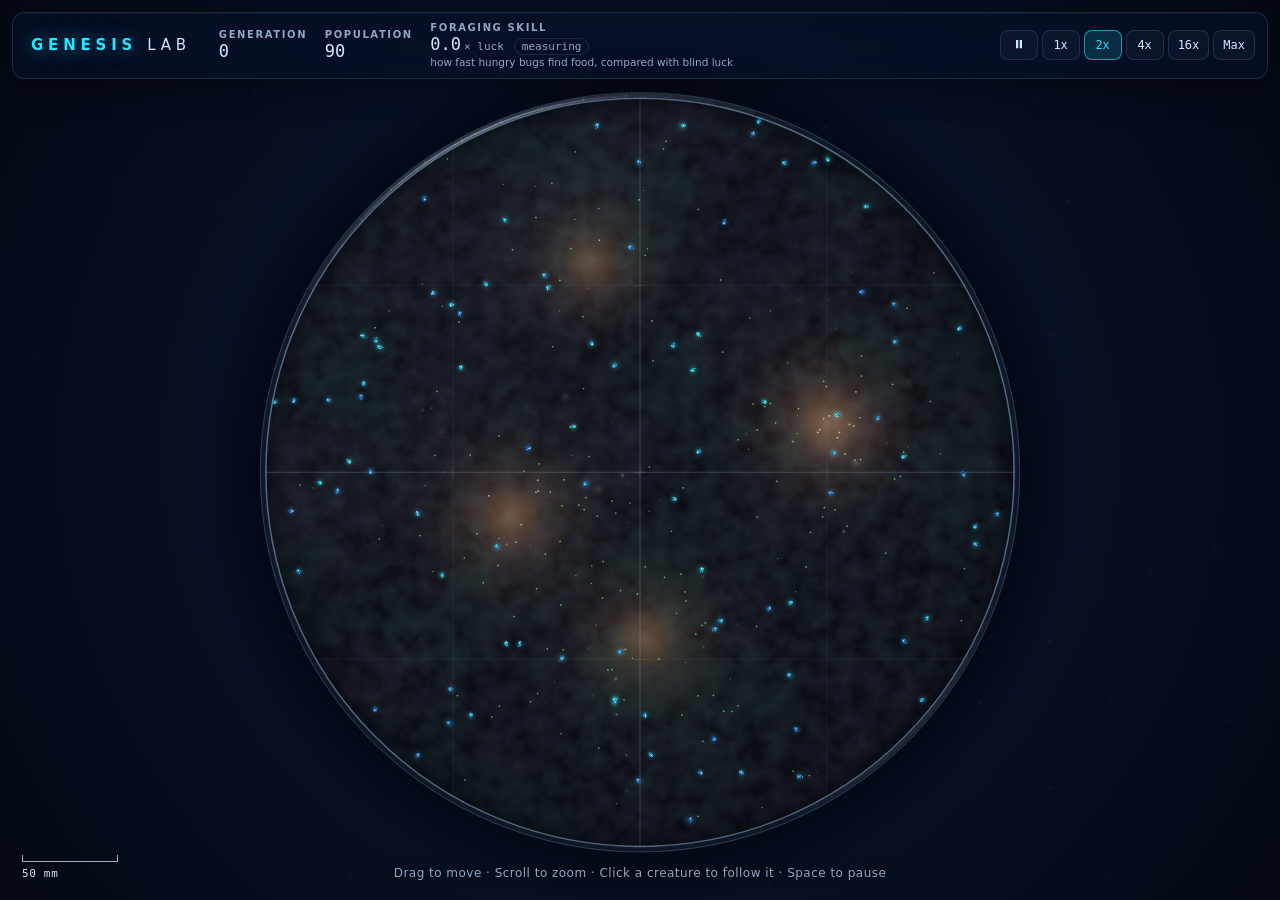
==== index.html @ 7887f425 "Terrarium feedback: lifespan, skill, early game Off - Lifespan: bigger energy tanks (1.6 x size^2), " ====
<!DOCTYPE html>
<html lang="en">
<head>
  <meta charset="utf-8">
  <meta name="viewport" content="width=device-width, initial-scale=1, viewport-fit=cover">
  <title>Genesis Lab</title>
  <meta name="description" content="Every creature has a brain. None of them were programmed. Watch them learn.">
  <meta name="theme-color" content="#050B18">
  <link rel="stylesheet" href="css/main.css">
</head>
<body>
  <canvas id="terrarium" aria-label="The terrarium: glowing bugs and green sprouts"></canvas>

  <header id="topbar" class="panel">
    <div class="brand">GENESIS <span>LAB</span></div>
    <div class="stats">
      <div class="stat" title="The highest generation any family line has reached so far">
        <span class="label">Generation</span><span class="value" id="stat-gen">0</span>
      </div>
      <div class="stat" title="Creatures alive right now">
        <span class="label">Population</span><span class="value" id="stat-pop">0</span>
      </div>
      <div class="stat skill" title="How many times faster than blind luck a hungry bug finds food, over the last simulated minute. Luck means walking around and eating whatever you happen to touch.">
        <span class="label">Foraging skill</span>
        <span class="value"><span id="stat-skill">0.0</span><small>&times; luck</small></span>
        <span class="trend" id="stat-trend">measuring</span>
        <span class="hint" id="stat-hint">how fast hungry bugs find food, compared with blind luck</span>
      </div>
    </div>
    <div class="speeds" id="speeds" role="group" aria-label="Simulation speed"></div>
  </header>

  <div id="selection" class="panel chip hidden" aria-live="polite">
    <span class="swatch"></span>
    <div class="chip-text">
      <div id="sel-name" class="chip-name">Specimen</div>
      <div id="sel-meta" class="chip-meta"></div>
    </div>
    <div class="energy" title="Energy"><div id="sel-energy"></div></div>
    <div id="sel-actions" class="chip-actions hidden">
      <button id="sel-follow" class="chip-btn primary"></button>
      <button id="sel-stay" class="chip-btn">Stay here</button>
    </div>
    <button id="sel-close" class="chip-close" aria-label="Stop following (Esc)" title="Stop following (Esc)">&times;</button>
  </div>

  <div id="scalebar" aria-hidden="true"><div id="scale-line"></div><span id="scale-label">10 mm</span></div>
  <div id="hint">Drag to move &middot; Scroll to zoom &middot; Click a creature to follow it &middot; Space to pause</div>
  <pre id="debug" class="hidden"></pre>

  <!-- Classic scripts in order, all under one global namespace: GL. -->
  <script src="js/config.js"></script>
  <script src="js/core/rng.js"></script>
  <script src="js/core/math.js"></script>
  <script src="js/core/noise.js"></script>
  <script src="js/core/spatialGrid.js"></script>
  <script src="js/core/loop.js"></script>
  <script src="js/sim/genome.js"></script>
  <script src="js/sim/brain.js"></script>
  <script src="js/sim/events.js"></script>
  <script src="js/sim/stats.js"></script>
  <script src="js/sim/food.js"></script>
  <script src="js/sim/creature.js"></script>
  <script src="js/sim/world.js"></script>
  <script src="js/render/sprites.js"></script>
  <script src="js/render/camera.js"></script>
  <script src="js/render/background.js"></script>
  <script src="js/render/effects.js"></script>
  <script src="js/render/renderer.js"></script>
  <script src="js/ui/hud.js"></script>
  <script src="js/ui/controls.js"></script>
  <script src="js/main.js"></script>
</body>
</html>
---- css/main.css ----
/* Genesis Lab - main styles. Colours come from PLAN.md section 7.
   Fonts: Space Grotesk, Inter and JetBrains Mono are used when present
   (they get bundled in Session 2); until then the system fonts stand in. */
:root {
  --navy-edge: #050B18;
  --navy-center: #0A1630;
  --cyan: #22E5FF;
  --green: #39FF88;
  --magenta: #FF3D6E;
  --amber: #FFB020;
  --text: #CFE8FF;
  --text-dim: #8FA6C4;               /* steel blue, lightened a touch for contrast on glass */
  --line: rgba(140, 200, 255, 0.15);
  --glass: rgba(7, 16, 36, 0.72);
  --font-head: "Space Grotesk", "Segoe UI", system-ui, -apple-system, sans-serif;
  --font-text: "Inter", "Segoe UI", system-ui, -apple-system, sans-serif;
  --font-num: "JetBrains Mono", "Cascadia Mono", Consolas, "SF Mono", Menlo, monospace;
}

html, body {
  margin: 0;
  height: 100%;
  overflow: hidden;
  background: var(--navy-edge);
  color: var(--text);
  font-family: var(--font-text);
  -webkit-font-smoothing: antialiased;
  touch-action: none;
  user-select: none;
  -webkit-user-select: none;
}

/* The whole scene fades in on load. */
body > * { opacity: 0; transition: opacity 1.6s ease; }
body.ready > * { opacity: 1; }
body.ready > #topbar, body.ready > #scalebar { transition-delay: 0.5s; }
body.ready > #hint { transition-delay: 1.4s; }

#terrarium {
  position: fixed;
  inset: 0;
  display: block;
  cursor: grab;
}
#terrarium.grabbing { cursor: grabbing; }

/* Frosted-glass panels: blurred background, thin cyan border, 12px corners. */
.panel {
  background: var(--glass);
  -webkit-backdrop-filter: blur(14px) saturate(140%);
  backdrop-filter: blur(14px) saturate(140%);
  border: 1px solid var(--line);
  border-radius: 12px;
  box-shadow: 0 8px 32px rgba(0, 0, 0, 0.35), inset 0 1px 0 rgba(160, 220, 255, 0.05);
}

/* ---------------------------------------------------------------- top bar */
#topbar {
  position: fixed;
  top: 12px; left: 12px; right: 12px;
  display: flex;
  align-items: center;
  gap: 28px;
  padding: 9px 12px 9px 18px;
}
.brand {
  font-family: var(--font-head);
  font-weight: 700;
  font-size: 15px;
  letter-spacing: 0.32em;
  color: var(--cyan);
  text-shadow: 0 0 18px rgba(34, 229, 255, 0.55);
  white-space: nowrap;
}
.brand span { font-weight: 400; color: var(--text); text-shadow: none; }

.stats { display: flex; gap: 26px; align-items: center; }
.stat { display: flex; flex-direction: column; gap: 1px; min-width: 64px; }
.label {
  font-size: 10px;
  font-weight: 600;
  letter-spacing: 0.16em;
  text-transform: uppercase;
  color: var(--text-dim);
  white-space: nowrap;
}
.value {
  font-family: var(--font-num);
  font-size: 17px;
  font-variant-numeric: tabular-nums;
  color: var(--text);
}
.value small { font-size: 11px; color: var(--text-dim); margin-left: 3px; }
.stat.skill { flex-direction: row; flex-wrap: wrap; align-items: baseline; column-gap: 10px; min-width: 150px; }
.stat.skill .label { flex-basis: 100%; }
.trend {
  font-family: var(--font-num);
  font-size: 11px;
  padding: 1px 7px;
  border-radius: 999px;
  border: 1px solid var(--line);
  color: var(--text-dim);
  white-space: nowrap;
}
.trend.up { color: var(--green); border-color: rgba(57, 255, 136, 0.35); background: rgba(57, 255, 136, 0.08); }
.trend.down { color: var(--amber); border-color: rgba(255, 176, 32, 0.35); background: rgba(255, 176, 32, 0.08); }
/* A short plain-English line under the foraging skill, so a stranger knows what the number means. */
.stat.skill .hint {
  flex-basis: 100%;
  font-size: 10.5px;
  line-height: 1.2;
  color: var(--text-dim);
  white-space: nowrap;
}

.speeds { margin-left: auto; display: flex; gap: 4px; }
.speed {
  font-family: var(--font-num);
  font-size: 12px;
  min-width: 38px;
  height: 30px;
  padding: 0 9px;
  color: var(--text);
  background: rgba(140, 200, 255, 0.04);
  border: 1px solid var(--line);
  border-radius: 8px;
  cursor: pointer;
  transition: background 0.2s, border-color 0.2s, color 0.2s;
}
.speed:hover { border-color: rgba(34, 229, 255, 0.4); }
.speed:focus-visible { outline: 2px solid var(--cyan); outline-offset: 1px; }
.speed.active { color: var(--cyan); background: rgba(34, 229, 255, 0.14); border-color: rgba(34, 229, 255, 0.6); }
.speed.pause svg { width: 12px; height: 12px; fill: currentColor; vertical-align: -1px; }

/* -------------------------------------------------- selected-creature chip */
#selection {
  position: fixed;
  top: 76px; left: 50%;
  transform: translateX(-50%);
  display: flex;
  align-items: center;
  gap: 12px;
  padding: 8px 8px 8px 14px;
  transition: opacity 0.2s, transform 0.2s;
}
#selection.hidden { opacity: 0; pointer-events: none; transform: translate(-50%, -8px); }
.swatch {
  width: 12px; height: 12px; border-radius: 50%;
  background: hsl(var(--hue, 185), 100%, 62%);
  box-shadow: 0 0 12px hsl(var(--hue, 185), 100%, 55%);
}
.chip-name { font-family: var(--font-head); font-size: 13px; font-weight: 600; letter-spacing: 0.04em; }
.chip-meta { font-family: var(--font-num); font-size: 11px; color: var(--text-dim); margin-top: 1px; }
.energy { width: 72px; height: 6px; border-radius: 3px; background: rgba(140, 200, 255, 0.12); overflow: hidden; }
.energy div { height: 100%; width: 50%; background: linear-gradient(90deg, var(--green), var(--cyan)); transition: width 0.25s; }
.chip-close {
  width: 28px; height: 28px; border-radius: 8px;
  border: 1px solid var(--line); background: transparent; color: var(--text-dim);
  font-size: 18px; line-height: 1; cursor: pointer;
}
.chip-close:hover { color: var(--text); border-color: rgba(34, 229, 255, 0.4); }
/* When the followed bug dies: what happened, and who to follow next. */
.chip-actions { display: flex; gap: 6px; }
.chip-actions.hidden, .energy.hidden { display: none; }
.chip-btn {
  font-family: var(--font-text);
  font-size: 12px;
  height: 28px;
  padding: 0 11px;
  color: var(--text);
  background: rgba(140, 200, 255, 0.04);
  border: 1px solid var(--line);
  border-radius: 8px;
  cursor: pointer;
  white-space: nowrap;
  transition: background 0.2s, border-color 0.2s;
}
.chip-btn:hover { border-color: rgba(34, 229, 255, 0.45); }
.chip-btn:focus-visible { outline: 2px solid var(--cyan); outline-offset: 1px; }
.chip-btn.primary { color: var(--cyan); border-color: rgba(34, 229, 255, 0.5); background: rgba(34, 229, 255, 0.12); }
.chip-btn.hidden { display: none; }
#selection.dead .swatch { background: hsl(var(--hue, 185), 25%, 45%); box-shadow: none; }
#selection.dead .chip-name { color: var(--text); }

/* ------------------------------------------------------------- scale bar */
#scalebar {
  position: fixed;
  left: 22px; bottom: 20px;
  display: flex; flex-direction: column; gap: 5px;
  pointer-events: none;
}
#scale-line {
  height: 6px;
  border: 1px solid rgba(207, 232, 255, 0.75);
  border-top: none;
  transition: width 0.15s;
}
#scale-label { font-family: var(--font-num); font-size: 11px; color: var(--text); letter-spacing: 0.06em; }

/* ------------------------------------------------------------------ hint */
#hint {
  position: fixed;
  bottom: 20px; left: 50%;
  transform: translateX(-50%);
  font-size: 12px;
  letter-spacing: 0.04em;
  color: var(--text-dim);
  white-space: nowrap;
  pointer-events: none;
  text-shadow: 0 1px 8px rgba(0, 0, 0, 0.8);
}
body.ready > #hint.gone { opacity: 0; transition-delay: 0s; }

/* --------------------------------------------------------- debug overlay */
#debug {
  position: fixed;
  right: 12px; bottom: 12px;
  margin: 0;
  padding: 10px 14px;
  font: 11px/1.55 var(--font-num);
  color: var(--text);
  background: rgba(5, 11, 24, 0.82);
  border: 1px solid var(--line);
  border-radius: 12px;
  pointer-events: none;
}
#debug.hidden { display: none; }

/* --------------------------------------------- narrow screens (basic fit) */
@media (max-width: 860px) {
  #topbar { gap: 14px; padding: 8px 8px 8px 12px; flex-wrap: wrap; row-gap: 8px; }
  .brand { font-size: 13px; }
  .stats { gap: 14px; }
  .stat { min-width: 0; }
  .stat.skill { min-width: 0; }
  .value { font-size: 15px; }
  #hint { display: none; }
  #selection { flex-wrap: wrap; max-width: calc(100vw - 24px); }
}
@media (max-width: 520px) {
  .stats { gap: 18px; }
  .label { font-size: 9px; letter-spacing: 0.1em; }
  .speeds { margin-left: 0; width: 100%; justify-content: space-between; }
  /* Phones: generation and population side by side, foraging skill on its own row below. */
  .stats { flex-wrap: wrap; row-gap: 6px; }
  .stat { flex: 0 0 auto; }
  .stat.skill { flex-basis: 100%; }
  .stat.skill .hint { white-space: normal; }
  .speed { flex: 1; min-width: 0; padding: 0 4px; }
}
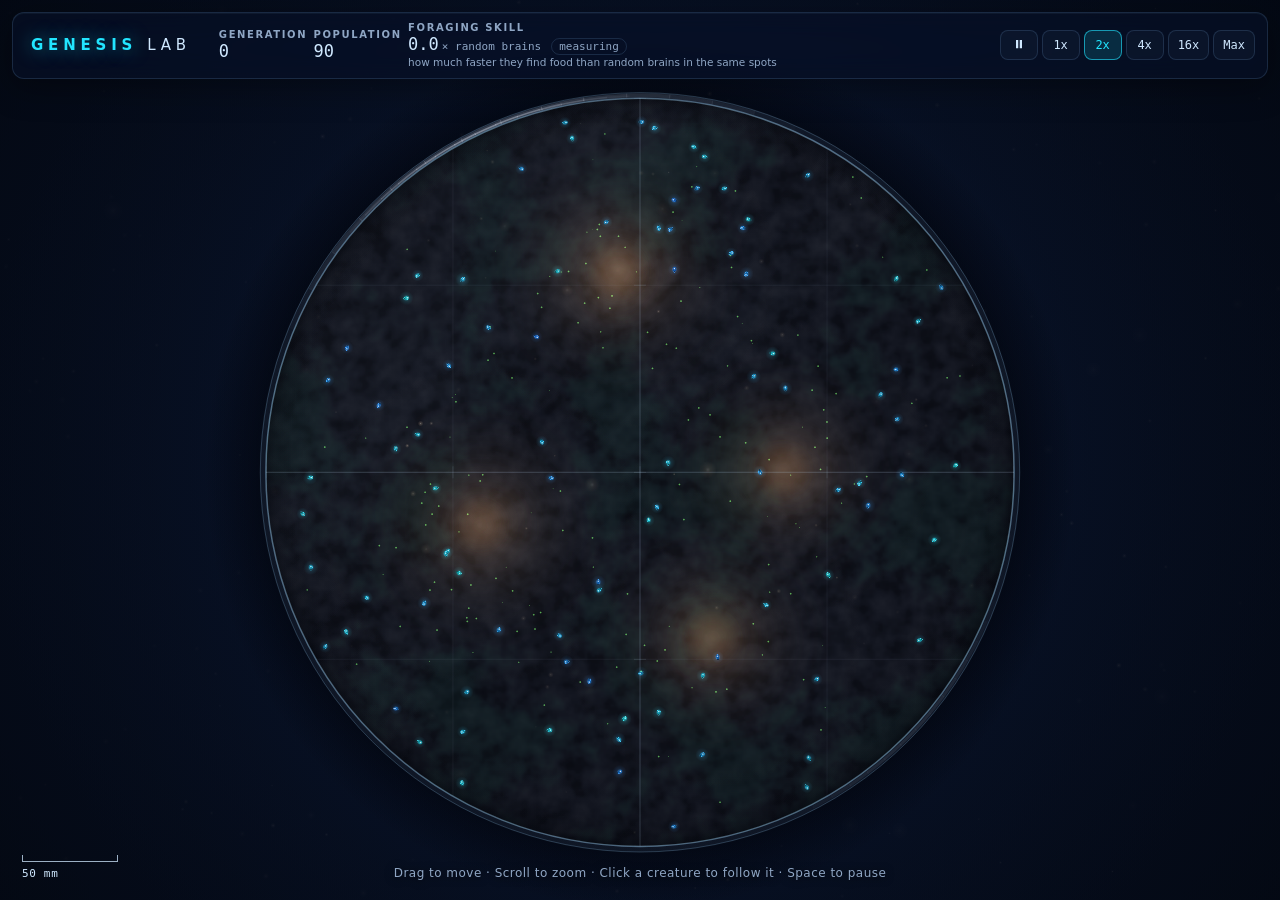
==== commit b671bcbe: "Fair learning proof and speed trade-off 1. Fair learning proof - Foraging skill now compares evolved" ====
--- a/index.html
+++ b/index.html
@@ -20,11 +20,11 @@
       <div class="stat" title="Creatures alive right now">
         <span class="label">Population</span><span class="value" id="stat-pop">0</span>
       </div>
-      <div class="stat skill" title="How many times faster than blind luck a hungry bug finds food, over the last simulated minute. Luck means walking around and eating whatever you happen to touch.">
+      <div class="stat skill" title="How many times faster a hungry bug here finds food than a bug with a random brain would, in the same spot at the same moment (over the last simulated minute). The random brains are invisible ghost bugs that copy real bugs' bodies and places but think with fresh random brains, and only pretend to eat.">
         <span class="label">Foraging skill</span>
-        <span class="value"><span id="stat-skill">0.0</span><small>&times; luck</small></span>
+        <span class="value"><span id="stat-skill">0.0</span><small>&times; random brains</small></span>
         <span class="trend" id="stat-trend">measuring</span>
-        <span class="hint" id="stat-hint">how fast hungry bugs find food, compared with blind luck</span>
+        <span class="hint" id="stat-hint">how much faster they find food than random brains in the same spots</span>
       </div>
     </div>
     <div class="speeds" id="speeds" role="group" aria-label="Simulation speed"></div>
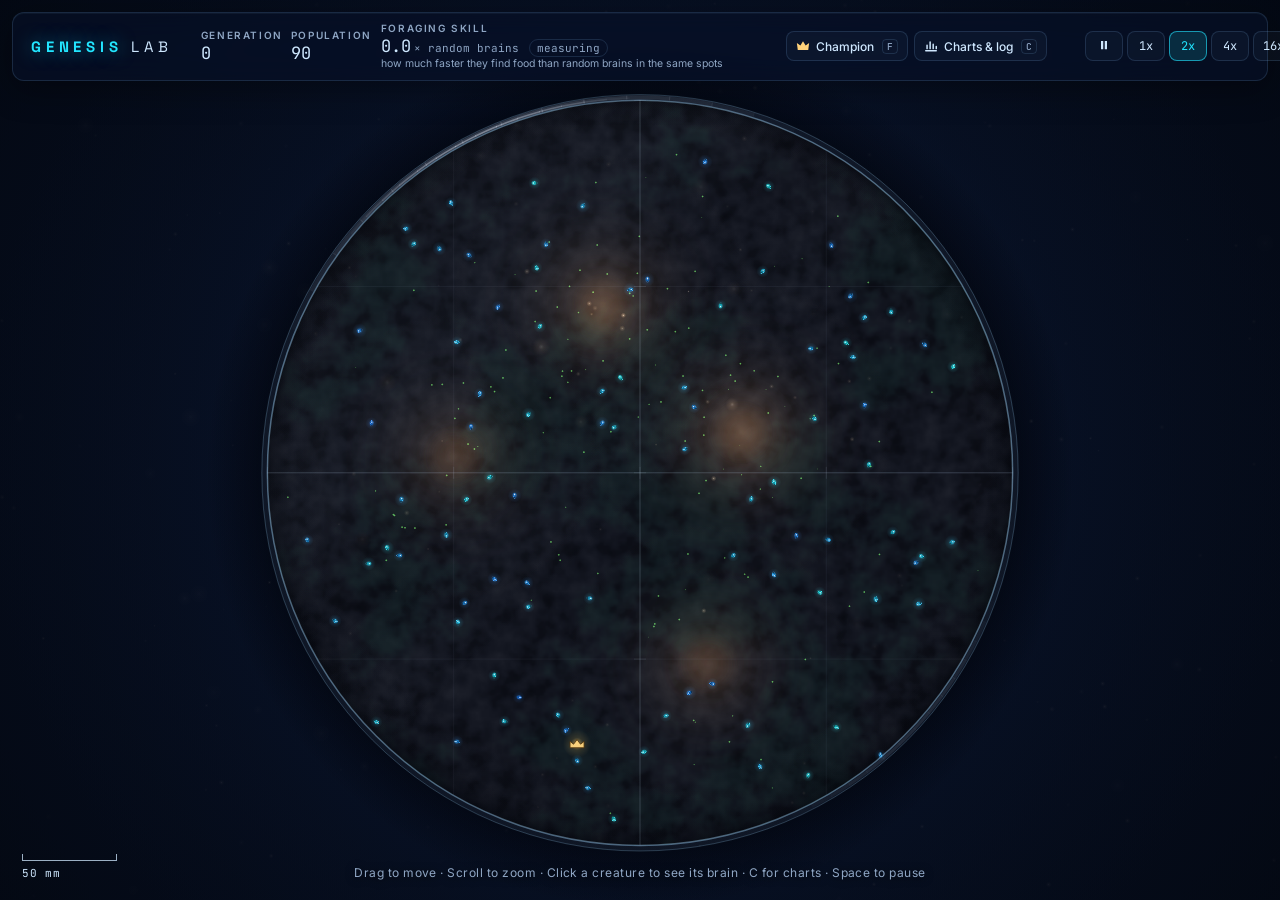
==== commit d999a08d: "Session 2: inspector, brain viewer, charts - Inspector: vitals, diet meter, genes against the popula" ====
--- a/index.html
+++ b/index.html
@@ -27,8 +27,96 @@
         <span class="hint" id="stat-hint">how much faster they find food than random brains in the same spots</span>
       </div>
     </div>
+    <div class="tools" role="group" aria-label="Panels">
+      <button id="btn-champion" class="tool" title="Fly to the champion: the living bug with the best score (babies x 3 + minutes alive). Key F">
+        <svg viewBox="0 0 16 16" aria-hidden="true"><path d="M2 12.5h12l1-8-4 3-3-5-3 5-4-3z"/></svg><span>Champion</span><kbd>F</kbd>
+      </button>
+      <button id="btn-charts" class="tool" aria-expanded="false" title="Charts and the lab log. Key C">
+        <svg viewBox="0 0 16 16" aria-hidden="true"><path d="M2 13.5h12M3.5 11V7M7 11V3.5M10.5 11V6M14 11V8.5" fill="none" stroke="currentColor" stroke-width="1.7" stroke-linecap="round"/></svg><span>Charts &amp; log</span><kbd>C</kbd>
+      </button>
+    </div>
     <div class="speeds" id="speeds" role="group" aria-label="Simulation speed"></div>
   </header>
+
+  <!-- Inspector: opens when you click a creature. -->
+  <aside id="inspector" class="panel hidden" aria-label="Selected creature">
+    <div class="insp-head">
+      <span class="swatch"></span>
+      <div class="insp-title">
+        <div id="insp-name" class="insp-name">Specimen</div>
+        <div id="insp-meta" class="insp-meta"></div>
+      </div>
+      <span id="insp-champ" class="badge champ hidden" title="The champion: the best score alive (babies x 3 + minutes alive)">Champion</span>
+      <button id="insp-close" class="icon-btn" aria-label="Close (Esc)" title="Stop following (Esc)">&times;</button>
+    </div>
+    <div id="insp-death" class="insp-death hidden"></div>
+    <div class="insp-scroll">
+      <div class="vitals">
+        <div class="vital" title="Energy: walking, seeing and thinking burn it; eating pays it back. At zero the bug starves.">
+          <span class="label">Energy</span><div class="bar"><div id="insp-energy" class="fill energy-fill"></div></div><span id="insp-energy-v" class="num">0%</span>
+        </div>
+        <div class="vital" title="Health: bites lower it (from Session 3) and it slowly regrows by spending energy.">
+          <span class="label">Health</span><div class="bar"><div id="insp-health" class="fill health-fill"></div></div><span id="insp-health-v" class="num">0%</span>
+        </div>
+        <div class="vital" title="Diet: 0 eats only plants, 1 only meat. In-between diets digest both poorly. Meat-eating arrives in Session 3.">
+          <span class="label">Diet</span><div class="bar diet"><div id="insp-diet" class="diet-mark"></div></div><span id="insp-diet-v" class="num">plants</span>
+        </div>
+      </div>
+
+      <section class="insp-sec brain-sec">
+        <div class="sec-head"><span class="label">Live brain</span><span class="sec-note">25 senses &rarr; 12 neurons &rarr; 6 actions</span></div>
+        <div class="brain-wrap">
+          <canvas id="brain" aria-label="The creature's neural network, firing live"></canvas>
+          <div id="brain-tip" class="tip hidden"></div>
+        </div>
+        <div class="brain-legend">
+          <span><i class="lg exc"></i>excites</span><span><i class="lg calm"></i>calms</span><span><i class="lg pulse"></i>signal</span><span class="dim">hover a neuron</span>
+        </div>
+      </section>
+
+      <section class="insp-sec">
+        <div class="sec-head"><span class="label">What it sees</span><span id="radar-note" class="sec-note"></span></div>
+        <canvas id="radar" aria-label="Radar of the creature's 5 view slices"></canvas>
+        <div class="brain-legend">
+          <span><i class="dot food"></i>food</span><span><i class="dot bug"></i>bugs</span><span><i class="dot wall"></i>glass wall</span><span class="dim">slices light up as it sees food</span>
+        </div>
+      </section>
+
+      <section class="insp-sec">
+        <div class="sec-head"><span class="label">Genes</span><span class="sec-note"><i class="avg-tick"></i>average of all living bugs</span></div>
+        <div id="insp-genes" class="genes"></div>
+      </section>
+
+      <section class="insp-sec">
+        <div class="sec-head"><span class="label">Life</span></div>
+        <div id="insp-life" class="life"></div>
+      </section>
+
+      <section class="insp-sec">
+        <div class="sec-head"><span class="label">Family</span></div>
+        <div id="insp-family" class="family"></div>
+      </section>
+    </div>
+  </aside>
+
+  <!-- Bottom drawer: charts and the lab log. -->
+  <section id="drawer" class="panel hidden" aria-label="Charts and lab log">
+    <div class="drawer-head">
+      <span class="label">Charts</span>
+      <span class="drawer-note">every chart covers the whole run so far &middot; hover for values</span>
+      <button id="drawer-close" class="icon-btn" aria-label="Close charts (C)" title="Close (C)">&times;</button>
+    </div>
+    <div class="drawer-body">
+      <div id="charts" class="charts"></div>
+      <div class="log-col">
+        <div class="log-head"><span class="label">Lab log</span><span id="log-count" class="sec-note"></span></div>
+        <ol id="log" class="log" aria-live="polite"></ol>
+      </div>
+    </div>
+  </section>
+
+  <div id="toast" class="panel toast hidden" aria-live="polite"></div>
+  <div id="flash"></div>
 
   <div id="selection" class="panel chip hidden" aria-live="polite">
     <span class="swatch"></span>
@@ -45,7 +133,7 @@
   </div>
 
   <div id="scalebar" aria-hidden="true"><div id="scale-line"></div><span id="scale-label">10 mm</span></div>
-  <div id="hint">Drag to move &middot; Scroll to zoom &middot; Click a creature to follow it &middot; Space to pause</div>
+  <div id="hint">Drag to move &middot; Scroll to zoom &middot; Click a creature to see its brain &middot; C for charts &middot; Space to pause</div>
   <pre id="debug" class="hidden"></pre>
 
   <!-- Classic scripts in order, all under one global namespace: GL. -->
@@ -58,6 +146,7 @@
   <script src="js/sim/genome.js"></script>
   <script src="js/sim/brain.js"></script>
   <script src="js/sim/events.js"></script>
+  <script src="js/sim/story.js"></script>
   <script src="js/sim/stats.js"></script>
   <script src="js/sim/food.js"></script>
   <script src="js/sim/creature.js"></script>
@@ -68,6 +157,10 @@
   <script src="js/render/effects.js"></script>
   <script src="js/render/renderer.js"></script>
   <script src="js/ui/hud.js"></script>
+  <script src="js/ui/brainView.js"></script>
+  <script src="js/ui/inspector.js"></script>
+  <script src="js/ui/charts.js"></script>
+  <script src="js/ui/labLog.js"></script>
   <script src="js/ui/controls.js"></script>
   <script src="js/main.js"></script>
 </body>
--- a/css/main.css
+++ b/css/main.css
@@ -1,7 +1,14 @@
 /* Genesis Lab - main styles. Colours come from PLAN.md section 7.
-   Fonts: Space Grotesk, Inter and JetBrains Mono are used when present
-   (they get bundled in Session 2); until then the system fonts stand in. */
+   Fonts: Space Grotesk (headings), Inter (text) and JetBrains Mono (numbers),
+   stored in assets/fonts so they work offline (SIL Open Font License, see assets/fonts/FONTS.txt). */
+@font-face { font-family: "Space Grotesk"; src: url("../assets/fonts/SpaceGrotesk.woff2") format("woff2"); font-weight: 300 700; font-display: swap; }
+@font-face { font-family: "Inter"; src: url("../assets/fonts/Inter.woff2") format("woff2"); font-weight: 100 900; font-display: swap; }
+@font-face { font-family: "JetBrains Mono"; src: url("../assets/fonts/JetBrainsMono.woff2") format("woff2"); font-weight: 100 800; font-display: swap; }
 :root {
+  --glass-solid: rgba(8, 17, 38, 0.94);  /* used instead of blur when the frame rate needs saving */
+  --panel-w: 392px;                       /* inspector width */
+  --drawer-h: min(330px, 44vh);           /* charts drawer height */
+  --top-h: 70px;                          /* set by the interface to the top bar's real bottom edge */
   --navy-edge: #050B18;
   --navy-center: #0A1630;
   --cyan: #22E5FF;
@@ -226,6 +233,229 @@
 }
 #debug.hidden { display: none; }
 
+/* ============================================================ Session 2 */
+
+/* Saving frame rate: on slow devices the panels drop their live blur. */
+body.lite .panel { -webkit-backdrop-filter: none; backdrop-filter: none; background: var(--glass-solid); }
+
+/* Screenshot mode (H): every panel fades away. */
+body.clean #topbar, body.clean #inspector, body.clean #drawer, body.clean #selection,
+body.clean #scalebar, body.clean #hint, body.clean #toast { opacity: 0 !important; pointer-events: none; }
+
+kbd {
+  font-family: var(--font-num); font-size: 9.5px; line-height: 1;
+  padding: 2px 4px; border-radius: 4px; border: 1px solid var(--line); color: var(--text-dim); margin-left: 2px;
+}
+.tools { display: flex; gap: 6px; margin-left: auto; }
+.tools + .speeds { margin-left: 10px; }
+.tool {
+  display: inline-flex; align-items: center; gap: 6px;
+  font: 500 12px var(--font-text); height: 30px; padding: 0 9px;
+  color: var(--text); background: rgba(140, 200, 255, 0.04);
+  border: 1px solid var(--line); border-radius: 8px; cursor: pointer;
+  transition: background 0.2s, border-color 0.2s, color 0.2s;
+}
+.tool svg { width: 14px; height: 14px; fill: currentColor; flex: 0 0 14px; }
+.tool span { white-space: nowrap; }
+.tool:hover { border-color: rgba(34, 229, 255, 0.4); }
+.tool:focus-visible, .icon-btn:focus-visible, .link:focus-visible { outline: 2px solid var(--cyan); outline-offset: 1px; }
+.tool.active { color: var(--cyan); background: rgba(34, 229, 255, 0.14); border-color: rgba(34, 229, 255, 0.6); }
+#btn-champion svg { color: #FFD27A; }
+
+.icon-btn {
+  width: 28px; height: 28px; flex: 0 0 28px; border-radius: 8px;
+  border: 1px solid var(--line); background: transparent; color: var(--text-dim);
+  font-size: 18px; line-height: 1; cursor: pointer;
+}
+.icon-btn:hover { color: var(--text); border-color: rgba(34, 229, 255, 0.4); }
+
+/* ------------------------------------------------------------- inspector */
+#inspector {
+  position: fixed;
+  top: calc(var(--top-h) + 8px); right: 12px; bottom: 12px;
+  width: var(--panel-w);
+  display: flex; flex-direction: column;
+  overflow: hidden;
+  transition: transform 0.22s cubic-bezier(.2,.8,.2,1), opacity 0.22s;
+}
+#inspector.hidden { transform: translateX(24px); opacity: 0; pointer-events: none; }
+.insp-head {
+  display: flex; align-items: center; gap: 10px;
+  padding: 12px 12px 10px 16px;
+  border-bottom: 1px solid var(--line);
+}
+.insp-title { flex: 1; min-width: 0; }
+.insp-name { font: 600 16px var(--font-head); letter-spacing: 0.02em; white-space: nowrap; overflow: hidden; text-overflow: ellipsis; }
+.insp-meta { font: 11px var(--font-num); color: var(--text-dim); margin-top: 2px; white-space: nowrap; overflow: hidden; text-overflow: ellipsis; }
+#inspector .swatch { width: 14px; height: 14px; flex: 0 0 14px; }
+#inspector.dead .swatch { background: hsl(var(--hue, 185), 20%, 42%); box-shadow: none; }
+.badge {
+  font: 600 9.5px var(--font-text); letter-spacing: 0.14em; text-transform: uppercase;
+  padding: 3px 7px; border-radius: 999px; white-space: nowrap;
+}
+.badge.champ { color: #FFD27A; border: 1px solid rgba(255, 210, 122, 0.4); background: rgba(255, 210, 122, 0.08); }
+.badge.hidden { display: none; }
+.insp-death {
+  margin: 10px 12px 0; padding: 9px 12px;
+  font-size: 12.5px; line-height: 1.4;
+  color: var(--text); background: rgba(255, 176, 32, 0.08);
+  border: 1px solid rgba(255, 176, 32, 0.3); border-radius: 10px;
+}
+.insp-death.hidden { display: none; }
+.insp-scroll { flex: 1; overflow-y: auto; overflow-x: hidden; padding: 4px 16px 16px; scrollbar-width: thin; scrollbar-color: rgba(140,200,255,0.2) transparent; }
+.insp-sec { margin-top: 16px; }
+.sec-head { display: flex; align-items: baseline; justify-content: space-between; gap: 8px; margin-bottom: 7px; }
+.sec-note { font-size: 10.5px; color: var(--text-dim); white-space: nowrap; overflow: hidden; text-overflow: ellipsis; }
+
+.vitals { display: grid; gap: 7px; margin-top: 12px; }
+.vital { display: grid; grid-template-columns: 52px 1fr 56px; align-items: center; gap: 10px; }
+.vital .label { font-size: 9.5px; }
+.num { font: 11px var(--font-num); color: var(--text); text-align: right; font-variant-numeric: tabular-nums; white-space: nowrap; }
+.bar { position: relative; height: 6px; border-radius: 3px; background: rgba(140, 200, 255, 0.10); overflow: hidden; }
+.fill { position: absolute; left: 0; top: 0; bottom: 0; width: 100%; transform-origin: left center; border-radius: 3px; transition: transform 0.25s; }
+.energy-fill { background: linear-gradient(90deg, #1FA86A, var(--green)); }
+.energy-fill.low { background: linear-gradient(90deg, #B8580E, var(--amber)); }
+.health-fill { background: linear-gradient(90deg, #1B7FD6, var(--cyan)); }
+.bar.diet { overflow: visible; background: linear-gradient(90deg, rgba(102, 221, 79, 0.55), rgba(140, 140, 160, 0.25) 50%, rgba(255, 61, 110, 0.6)); }
+.diet-mark {
+  position: absolute; top: -3px; width: 4px; height: 12px; margin-left: -2px; border-radius: 2px;
+  background: var(--text); box-shadow: 0 0 6px rgba(207, 232, 255, 0.7); transition: left 0.25s;
+}
+
+/* Brain viewer */
+.brain-wrap { position: relative; }
+#brain { display: block; width: 100%; height: 420px; cursor: crosshair; }
+#radar { display: block; width: 100%; height: 178px; }
+.brain-legend { display: flex; flex-wrap: wrap; gap: 4px 14px; font-size: 10.5px; color: var(--text-dim); margin-top: 6px; }
+.brain-legend .dim { margin-left: auto; opacity: 0.8; }
+.lg { display: inline-block; width: 16px; height: 2px; border-radius: 1px; vertical-align: 3px; margin-right: 5px; }
+.lg.exc { background: var(--cyan); box-shadow: 0 0 5px var(--cyan); }
+.lg.calm { background: var(--magenta); box-shadow: 0 0 5px var(--magenta); }
+.lg.pulse { width: 6px; height: 6px; border-radius: 50%; vertical-align: 1px; background: #fff; box-shadow: 0 0 6px var(--cyan); }
+.dot { display: inline-block; width: 7px; height: 7px; border-radius: 50%; margin-right: 5px; vertical-align: 0; }
+.dot.food { background: #66DD4F; box-shadow: 0 0 5px #66DD4F; }
+.dot.bug { background: #4A9DFF; box-shadow: 0 0 5px #4A9DFF; }
+.dot.wall { background: var(--amber); box-shadow: 0 0 5px var(--amber); }
+.tip {
+  position: absolute; z-index: 2; pointer-events: none;
+  max-width: 240px; padding: 7px 10px;
+  font-size: 11.5px; line-height: 1.35; color: var(--text);
+  background: rgba(5, 11, 24, 0.95); border: 1px solid rgba(34, 229, 255, 0.35); border-radius: 8px;
+  box-shadow: 0 6px 20px rgba(0, 0, 0, 0.5);
+}
+.tip b { font-family: var(--font-head); font-weight: 600; }
+.tip .v { font-family: var(--font-num); color: var(--cyan); }
+.tip .v.neg { color: #FF7A9C; }
+.tip .d { color: var(--text-dim); display: block; margin-top: 2px; }
+.tip.hidden { display: none; }
+
+/* Genes */
+.genes { display: grid; gap: 6px; }
+.gene { display: grid; grid-template-columns: 100px 1fr 74px; align-items: center; gap: 10px; font-size: 11.5px; }
+.gene .gname { color: var(--text-dim); white-space: nowrap; }
+.gene .track { position: relative; height: 5px; border-radius: 3px; background: rgba(140, 200, 255, 0.09); }
+.gene .gfill { position: absolute; left: 0; top: 0; bottom: 0; width: 100%; transform-origin: left; border-radius: 3px;
+  background: linear-gradient(90deg, hsla(var(--hue, 190), 90%, 45%, 0.6), hsl(var(--hue, 190), 100%, 62%)); transition: transform 0.25s; }
+.gene .gavg, .avg-tick { position: absolute; top: -3px; width: 2px; height: 11px; margin-left: -1px; background: rgba(230, 240, 255, 0.85); border-radius: 1px; transition: left 0.25s; }
+.avg-tick { position: relative; display: inline-block; top: 2px; margin-right: 6px; }
+.gene .gval { font: 11px var(--font-num); text-align: right; color: var(--text); white-space: nowrap; }
+
+/* Life and family */
+.life { display: grid; grid-template-columns: repeat(3, 1fr); gap: 6px; }
+.cell { padding: 7px 9px; border-radius: 8px; background: rgba(140, 200, 255, 0.04); border: 1px solid rgba(140, 200, 255, 0.07); min-width: 0; }
+.cell .label { display: block; font-size: 9px; }
+.cell .cv { font: 14px var(--font-num); margin-top: 2px; white-space: nowrap; overflow: hidden; text-overflow: ellipsis; }
+.cell .cv small { font-size: 10px; color: var(--text-dim); }
+.family { display: grid; gap: 8px; font-size: 12px; }
+.fam-row { display: flex; flex-wrap: wrap; align-items: center; gap: 6px; }
+.fam-row .label { width: 64px; font-size: 9.5px; }
+.link {
+  font: 11px var(--font-num); padding: 3px 8px; border-radius: 999px; cursor: pointer;
+  color: var(--cyan); background: rgba(34, 229, 255, 0.08); border: 1px solid rgba(34, 229, 255, 0.3);
+}
+.link:hover { background: rgba(34, 229, 255, 0.18); }
+.link.gone { color: var(--text-dim); background: transparent; border-color: var(--line); cursor: default; }
+.fam-note { color: var(--text-dim); font-size: 11px; }
+
+/* ----------------------------------------------------------- charts drawer */
+#drawer {
+  position: fixed;
+  left: 12px; right: 12px; bottom: 12px;
+  height: var(--drawer-h);
+  display: flex; flex-direction: column;
+  transition: transform 0.22s cubic-bezier(.2,.8,.2,1), opacity 0.22s;
+}
+#drawer.hidden { transform: translateY(24px); opacity: 0; pointer-events: none; }
+body.inspecting #drawer { right: calc(var(--panel-w) + 24px); }
+.drawer-head { display: flex; align-items: center; gap: 14px; padding: 8px 10px 6px 16px; }
+.drawer-note { font-size: 10.5px; color: var(--text-dim); flex: 1; white-space: nowrap; overflow: hidden; text-overflow: ellipsis; }
+.drawer-body { flex: 1; min-height: 0; display: flex; gap: 12px; padding: 0 12px 12px 12px; }
+.charts {
+  flex: 1; min-width: 0; overflow-y: auto;
+  display: grid; grid-template-columns: repeat(auto-fill, minmax(250px, 1fr)); grid-auto-rows: 128px; gap: 10px;
+  scrollbar-width: thin; scrollbar-color: rgba(140,200,255,0.2) transparent;
+}
+.chart {
+  position: relative; display: flex; flex-direction: column; min-width: 0;
+  padding: 8px 10px 4px; border-radius: 10px;
+  background: rgba(140, 200, 255, 0.035); border: 1px solid rgba(140, 200, 255, 0.08);
+}
+.chart.wide { grid-column: span 2; }
+.chart-head { display: flex; align-items: baseline; gap: 8px; min-width: 0; }
+.chart-head .label { font-size: 9.5px; }
+.chart-val { margin-left: auto; font: 600 13px var(--font-num); white-space: nowrap; }
+.chart-val small { font: 400 10px var(--font-text); color: var(--text-dim); margin-left: 3px; }
+.chart-legend { display: flex; flex-wrap: wrap; gap: 2px 10px; font-size: 10px; color: var(--text-dim); margin-top: 2px; min-height: 13px; }
+.chart-legend i { display: inline-block; width: 10px; height: 3px; border-radius: 1px; vertical-align: 2px; margin-right: 4px; }
+.chart-legend i.dash { background-image: repeating-linear-gradient(90deg, #6F86A6 0 3px, transparent 3px 5px) !important; background-color: transparent !important; }
+.chart-legend i.box { width: 8px; height: 8px; vertical-align: 0; border-radius: 2px; }
+.chart canvas { display: block; flex: 1; min-height: 0; width: 100%; }
+.chart .tip { white-space: nowrap; font-size: 11px; }
+.chart .tip i { display: inline-block; width: 8px; height: 8px; border-radius: 2px; margin-right: 6px; vertical-align: 0; }
+.chart .tip b { font-family: var(--font-num); font-weight: 500; margin-left: 4px; }
+
+.log-col { width: 330px; flex: 0 0 330px; display: flex; flex-direction: column; min-height: 0; }
+.log-head { display: flex; justify-content: space-between; align-items: baseline; margin-bottom: 6px; }
+.log { list-style: none; margin: 0; padding: 0 4px 0 0; overflow-y: auto; flex: 1; scrollbar-width: thin; scrollbar-color: rgba(140,200,255,0.2) transparent; }
+.log li {
+  display: grid; grid-template-columns: 38px 1fr; gap: 8px;
+  padding: 5px 6px; border-radius: 6px; font-size: 11.5px; line-height: 1.38;
+  border-left: 2px solid var(--kind, var(--line));
+}
+.log li + li { margin-top: 2px; }
+.log li.new { animation: logIn 0.6s ease; }
+@keyframes logIn { from { background: rgba(34, 229, 255, 0.14); transform: translateX(-6px); } to { background: transparent; transform: none; } }
+.log li.clickable { cursor: pointer; }
+.log li.clickable:hover { background: rgba(140, 200, 255, 0.06); }
+.log .lt { font: 10.5px var(--font-num); color: var(--text-dim); padding-top: 1px; }
+.k-boom { --kind: var(--green); } .k-crash { --kind: var(--amber); } .k-record { --kind: #FFD27A; }
+.k-gen { --kind: #4A9DFF; } .k-skill { --kind: var(--cyan); } .k-warn { --kind: var(--magenta); } .k-info { --kind: rgba(140, 200, 255, 0.35); }
+
+/* A new lab log line, shown briefly while the drawer is closed. */
+.toast {
+  position: fixed; left: 22px; bottom: 52px;
+  max-width: min(440px, calc(100vw - 44px));
+  padding: 9px 13px; font-size: 12px; line-height: 1.4;
+  border-left: 2px solid var(--kind, var(--cyan));
+  transition: opacity 0.4s, transform 0.4s;
+}
+.toast.hidden { opacity: 0 !important; transform: translateY(8px); pointer-events: none; }
+.toast .lt { font: 10.5px var(--font-num); color: var(--text-dim); margin-right: 6px; }
+body.drawer-open .toast, body.drawer-open #scalebar { display: none; }
+
+/* Screenshot flash */
+#flash { position: fixed; inset: 0; background: #fff; pointer-events: none; }
+body.ready > #flash { opacity: 0; transition: opacity 0.5s ease; }
+body.ready > #flash.on { opacity: 0.3; transition: none; }
+
+@media (max-width: 1240px) {
+  .tool span { display: none; }
+  .stat.skill .hint { display: none; }
+}
+@media (max-width: 1080px) {
+  .log-col { width: 260px; flex-basis: 260px; }
+}
+
 /* --------------------------------------------- narrow screens (basic fit) */
 @media (max-width: 860px) {
   #topbar { gap: 14px; padding: 8px 8px 8px 12px; flex-wrap: wrap; row-gap: 8px; }
@@ -248,3 +478,14 @@
   .stat.skill .hint { white-space: normal; }
   .speed { flex: 1; min-width: 0; padding: 0 4px; }
 }
+/* Narrow screens: panels become bottom sheets (the full phone layout arrives in Session 4). */
+@media (max-width: 760px) {
+  #inspector { top: auto; left: 8px; right: 8px; bottom: 8px; width: auto; max-height: 56vh; }
+  #inspector.hidden { transform: translateY(24px); }
+  #drawer { left: 8px; right: 8px; bottom: 8px; height: 62vh; }
+  body.inspecting #drawer { right: 8px; }
+  .drawer-body { flex-direction: column; }
+  .log-col { width: auto; flex: 0 0 34%; }
+  .chart.wide { grid-column: auto; }
+  .tools kbd { display: none; }
+}
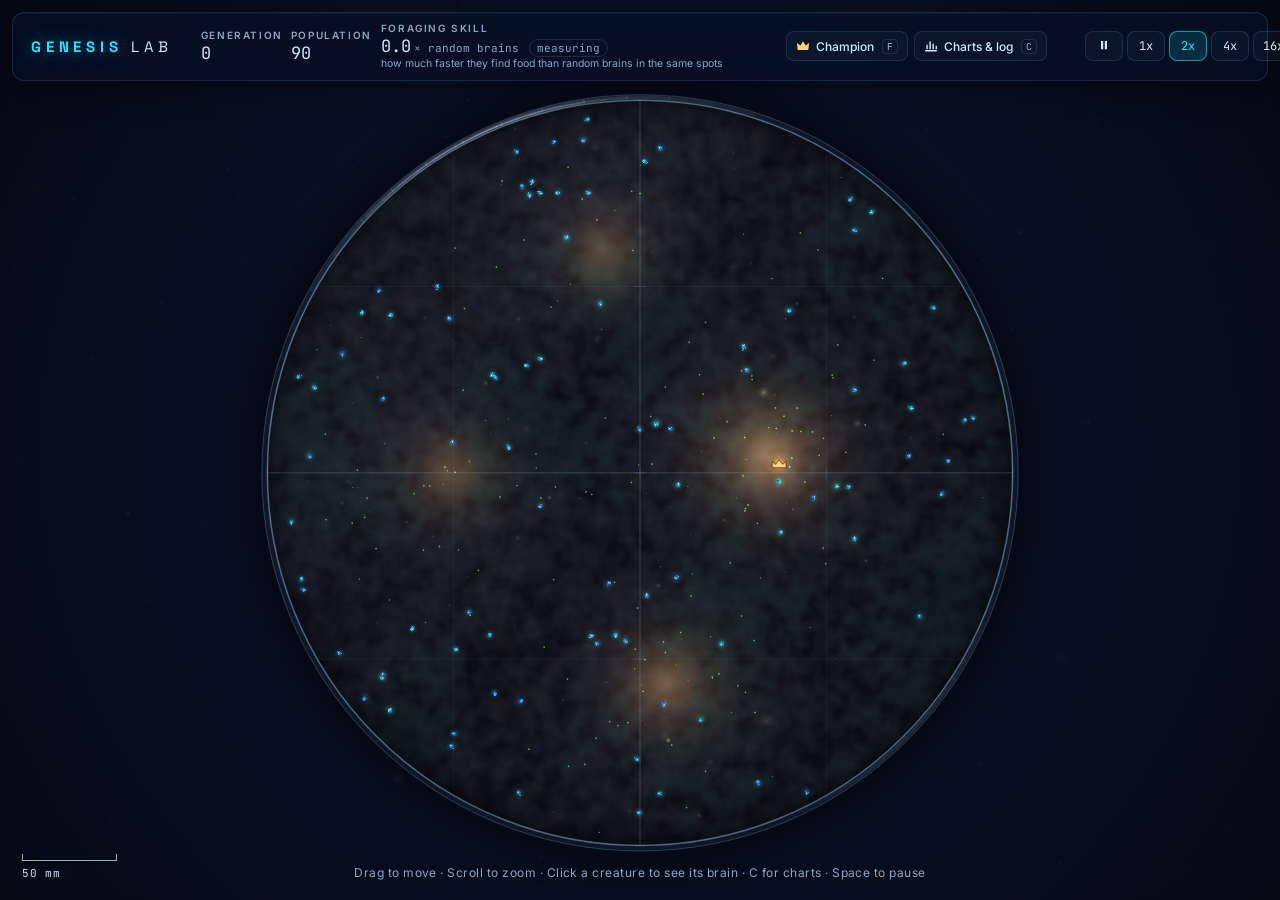
==== commit cec67eb9: "Session 2 feedback: bite label, panel fits short screens - Bite action dimmed and labelled "bite (no" ====
--- a/index.html
+++ b/index.html
@@ -63,26 +63,25 @@
         </div>
       </div>
 
+      <!-- The brain and the radar shrink with the screen height, so both always fit without scrolling. -->
       <section class="insp-sec brain-sec">
-        <div class="sec-head"><span class="label">Live brain</span><span class="sec-note">25 senses &rarr; 12 neurons &rarr; 6 actions</span></div>
+        <div class="sec-head"><span class="label">Live brain</span>
+          <span class="brain-legend" title="Hover any neuron to see what it is doing and why"><span><i class="lg exc"></i>excites</span><span><i class="lg calm"></i>calms</span><span><i class="lg pulse"></i>signal</span><span class="dim">hover a neuron</span></span>
+        </div>
         <div class="brain-wrap">
           <canvas id="brain" aria-label="The creature's neural network, firing live"></canvas>
           <div id="brain-tip" class="tip hidden"></div>
         </div>
-        <div class="brain-legend">
-          <span><i class="lg exc"></i>excites</span><span><i class="lg calm"></i>calms</span><span><i class="lg pulse"></i>signal</span><span class="dim">hover a neuron</span>
-        </div>
       </section>
 
       <section class="insp-sec">
-        <div class="sec-head"><span class="label">What it sees</span><span id="radar-note" class="sec-note"></span></div>
+        <div class="sec-head"><span class="label">What it sees</span>
+          <span class="brain-legend" title="Its 5 view slices light up green as it sees food"><span><i class="dot food"></i>food</span><span><i class="dot bug"></i>bugs</span><span><i class="dot wall"></i>glass wall</span><span id="radar-note" class="dim"></span></span>
+        </div>
         <canvas id="radar" aria-label="Radar of the creature's 5 view slices"></canvas>
-        <div class="brain-legend">
-          <span><i class="dot food"></i>food</span><span><i class="dot bug"></i>bugs</span><span><i class="dot wall"></i>glass wall</span><span class="dim">slices light up as it sees food</span>
-        </div>
       </section>
 
-      <section class="insp-sec">
+      <section class="insp-sec" id="insp-genes-sec">
         <div class="sec-head"><span class="label">Genes</span><span class="sec-note"><i class="avg-tick"></i>average of all living bugs</span></div>
         <div id="insp-genes" class="genes"></div>
       </section>
@@ -97,6 +96,7 @@
         <div id="insp-family" class="family"></div>
       </section>
     </div>
+    <button id="insp-more" class="more-cue hidden" title="Scroll down to genes, life and family">&#9662; genes, life and family</button>
   </aside>
 
   <!-- Bottom drawer: charts and the lab log. -->
--- a/css/main.css
+++ b/css/main.css
@@ -302,14 +302,31 @@
   border: 1px solid rgba(255, 176, 32, 0.3); border-radius: 10px;
 }
 .insp-death.hidden { display: none; }
-.insp-scroll { flex: 1; overflow-y: auto; overflow-x: hidden; padding: 4px 16px 16px; scrollbar-width: thin; scrollbar-color: rgba(140,200,255,0.2) transparent; }
-.insp-sec { margin-top: 16px; }
-.sec-head { display: flex; align-items: baseline; justify-content: space-between; gap: 8px; margin-bottom: 7px; }
+.insp-scroll {
+  flex: 1; overflow-y: auto; overflow-x: hidden; padding: 4px 16px 16px;
+  scroll-behavior: smooth; overscroll-behavior: contain;
+  scrollbar-width: thin; scrollbar-color: rgba(140,200,255,0.2) transparent;
+}
+/* More below (genes, life, family): the bottom edge fades and a small button scrolls there smoothly. */
+#inspector.more .insp-scroll { -webkit-mask-image: linear-gradient(to bottom, #000 calc(100% - 40px), transparent); mask-image: linear-gradient(to bottom, #000 calc(100% - 40px), transparent); }
+.more-cue {
+  position: absolute; left: 50%; bottom: 8px; transform: translateX(-50%);
+  font: 500 11px var(--font-text); padding: 4px 11px; border-radius: 999px; cursor: pointer; white-space: nowrap;
+  color: var(--cyan); background: rgba(8, 17, 38, 0.92); border: 1px solid rgba(34, 229, 255, 0.35);
+  transition: opacity 0.2s;
+}
+.more-cue:hover { background: rgba(20, 40, 70, 0.95); }
+.more-cue.hidden { opacity: 0; pointer-events: none; }
+.insp-sec { margin-top: 12px; }
+.sec-head { display: flex; align-items: center; justify-content: space-between; gap: 8px; margin-bottom: 5px; min-height: 16px; }
 .sec-note { font-size: 10.5px; color: var(--text-dim); white-space: nowrap; overflow: hidden; text-overflow: ellipsis; }
 
-.vitals { display: grid; gap: 7px; margin-top: 12px; }
-.vital { display: grid; grid-template-columns: 52px 1fr 56px; align-items: center; gap: 10px; }
-.vital .label { font-size: 9.5px; }
+/* Energy, health and diet side by side on one row, to leave room for the brain. */
+.vitals { display: grid; grid-template-columns: repeat(3, 1fr); gap: 14px; margin-top: 10px; }
+.vital { display: grid; grid-template-columns: 1fr auto; grid-template-areas: "l v" "b b"; align-items: center; gap: 4px 6px; min-width: 0; }
+.vital .label { font-size: 9.5px; grid-area: l; }
+.vital .bar { grid-area: b; }
+.vital .num { grid-area: v; }
 .num { font: 11px var(--font-num); color: var(--text); text-align: right; font-variant-numeric: tabular-nums; white-space: nowrap; }
 .bar { position: relative; height: 6px; border-radius: 3px; background: rgba(140, 200, 255, 0.10); overflow: hidden; }
 .fill { position: absolute; left: 0; top: 0; bottom: 0; width: 100%; transform-origin: left center; border-radius: 3px; transition: transform 0.25s; }
@@ -324,9 +341,11 @@
 
 /* Brain viewer */
 .brain-wrap { position: relative; }
-#brain { display: block; width: 100%; height: 420px; cursor: crosshair; }
-#radar { display: block; width: 100%; height: 178px; }
-.brain-legend { display: flex; flex-wrap: wrap; gap: 4px 14px; font-size: 10.5px; color: var(--text-dim); margin-top: 6px; }
+/* Both shrink with the screen height, so the brain and the radar fit together without scrolling
+   (420 + 180 px on tall screens; about 338 + 140 px on a 1366 x 768 laptop). */
+#brain { display: block; width: 100%; height: clamp(300px, calc(100vh - 430px), 420px); cursor: crosshair; }
+#radar { display: block; width: 100%; height: clamp(130px, calc(100vh - 628px), 180px); }
+.brain-legend { display: flex; flex-wrap: nowrap; gap: 4px 11px; font-size: 10px; color: var(--text-dim); white-space: nowrap; overflow: hidden; }
 .brain-legend .dim { margin-left: auto; opacity: 0.8; }
 .lg { display: inline-block; width: 16px; height: 2px; border-radius: 1px; vertical-align: 3px; margin-right: 5px; }
 .lg.exc { background: var(--cyan); box-shadow: 0 0 5px var(--cyan); }
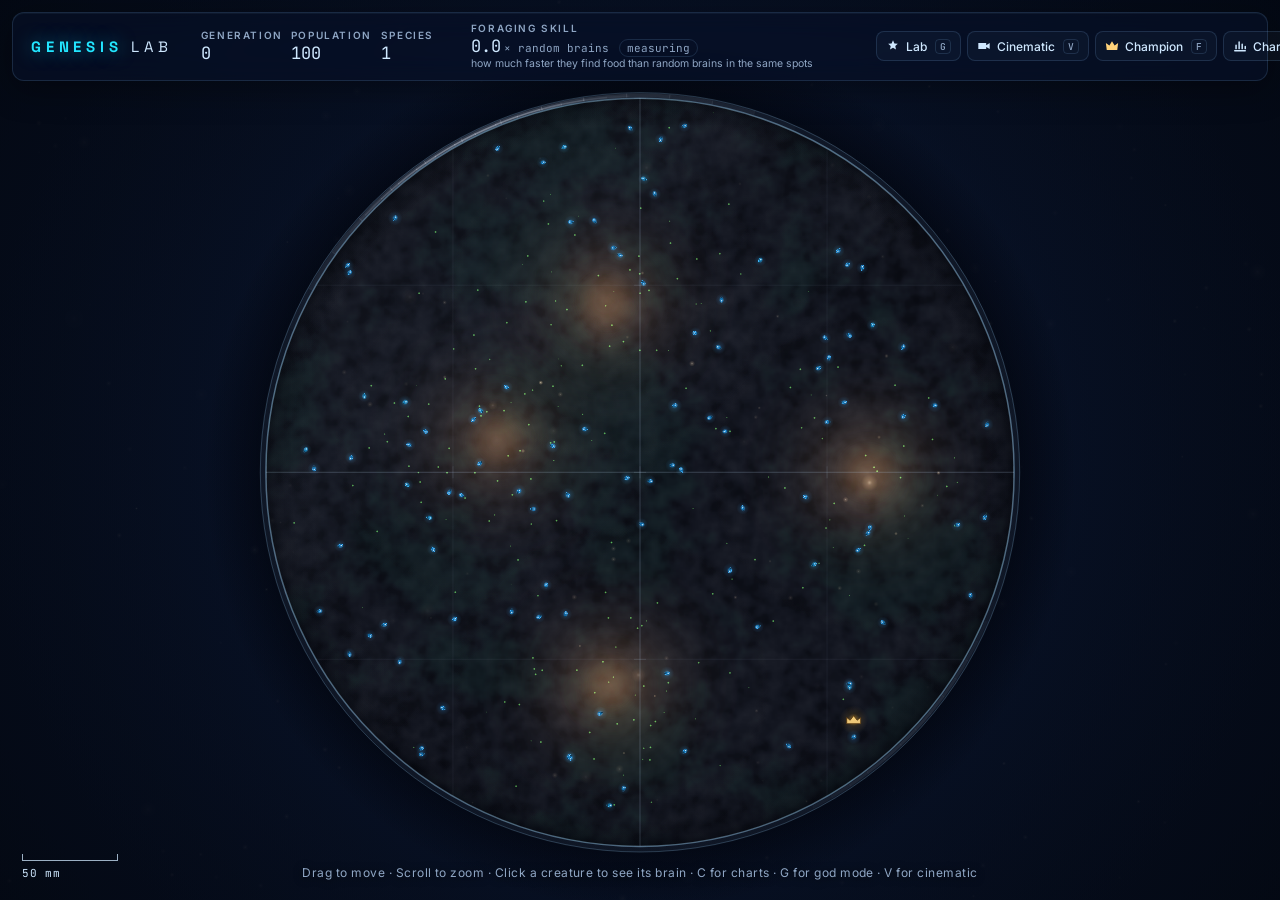
==== commit 199fb4a4: "Session 3: predators, species, god mode Co-Authored-By: Claude Opus 5.5 <noreply@anthropic.com>" ====
--- a/index.html
+++ b/index.html
@@ -20,6 +20,9 @@
       <div class="stat" title="Creatures alive right now">
         <span class="label">Population</span><span class="value" id="stat-pop">0</span>
       </div>
+      <div class="stat" title="Species alive right now. A family line that drifts far enough from its founder's DNA becomes a new species; a baby born with the other diet always does.">
+        <span class="label">Species</span><span class="value"><span id="stat-species">1</span><small id="stat-meat" class="meat-count" title="Meat-eaters alive right now"></small></span>
+      </div>
       <div class="stat skill" title="How many times faster a hungry bug here finds food than a bug with a random brain would, in the same spot at the same moment (over the last simulated minute). The random brains are invisible ghost bugs that copy real bugs' bodies and places but think with fresh random brains, and only pretend to eat.">
         <span class="label">Foraging skill</span>
         <span class="value"><span id="stat-skill">0.0</span><small>&times; random brains</small></span>
@@ -28,6 +31,12 @@
       </div>
     </div>
     <div class="tools" role="group" aria-label="Panels">
+      <button id="btn-lab" class="tool" aria-expanded="false" title="God mode and the Hall of Fame: change the world, or bring back saved creatures. Key G">
+        <svg viewBox="0 0 16 16" aria-hidden="true"><path d="M8 1.5l1.6 3.6 3.9.4-2.9 2.6.8 3.9L8 10l-3.4 2 .8-3.9L2.5 5.5l3.9-.4z"/></svg><span>Lab</span><kbd>G</kbd>
+      </button>
+      <button id="btn-cinema" class="tool" aria-pressed="false" title="Cinematic camera: cruises between hunts, births and crowds by itself. Key V">
+        <svg viewBox="0 0 16 16" aria-hidden="true"><path d="M1.5 4.5h9v7h-9zM10.5 7l4-2.5v7l-4-2.5z"/></svg><span>Cinematic</span><kbd>V</kbd>
+      </button>
       <button id="btn-champion" class="tool" title="Fly to the champion: the living bug with the best score (babies x 3 + minutes alive). Key F">
         <svg viewBox="0 0 16 16" aria-hidden="true"><path d="M2 12.5h12l1-8-4 3-3-5-3 5-4-3z"/></svg><span>Champion</span><kbd>F</kbd>
       </button>
@@ -47,6 +56,9 @@
         <div id="insp-meta" class="insp-meta"></div>
       </div>
       <span id="insp-champ" class="badge champ hidden" title="The champion: the best score alive (babies x 3 + minutes alive)">Champion</span>
+      <button id="insp-save" class="icon-btn save-btn" aria-label="Save to the Hall of Fame" title="Save to the Hall of Fame (up to 20 creatures), to bring it back later or share it as a code">
+        <svg viewBox="0 0 16 16" aria-hidden="true"><path d="M8 1.8l1.8 3.9 4.2.4-3.2 2.8 1 4.1L8 10.8l-3.8 2.2 1-4.1L2 6.1l4.2-.4z"/></svg>
+      </button>
       <button id="insp-close" class="icon-btn" aria-label="Close (Esc)" title="Stop following (Esc)">&times;</button>
     </div>
     <div id="insp-death" class="insp-death hidden"></div>
@@ -55,10 +67,10 @@
         <div class="vital" title="Energy: walking, seeing and thinking burn it; eating pays it back. At zero the bug starves.">
           <span class="label">Energy</span><div class="bar"><div id="insp-energy" class="fill energy-fill"></div></div><span id="insp-energy-v" class="num">0%</span>
         </div>
-        <div class="vital" title="Health: bites lower it (from Session 3) and it slowly regrows by spending energy.">
+        <div class="vital" title="Health: a meat-eater's bite lowers it, and it slowly regrows by spending energy. At zero the bug is eaten.">
           <span class="label">Health</span><div class="bar"><div id="insp-health" class="fill health-fill"></div></div><span id="insp-health-v" class="num">0%</span>
         </div>
-        <div class="vital" title="Diet: 0 eats only plants, 1 only meat. In-between diets digest both poorly. Meat-eating arrives in Session 3.">
+        <div class="vital" title="Diet: 0 eats only plants, 1 only meat. In-between diets digest both poorly, so a meat-eater line starts with a rare gut switch at birth.">
           <span class="label">Diet</span><div class="bar diet"><div id="insp-diet" class="diet-mark"></div></div><span id="insp-diet-v" class="num">plants</span>
         </div>
       </div>
@@ -76,13 +88,13 @@
 
       <section class="insp-sec">
         <div class="sec-head"><span class="label">What it sees</span>
-          <span class="brain-legend" title="Its 5 view slices light up green as it sees food"><span><i class="dot food"></i>food</span><span><i class="dot bug"></i>bugs</span><span><i class="dot wall"></i>glass wall</span><span id="radar-note" class="dim"></span></span>
+          <span class="brain-legend" title="Its 5 view slices light up as it sees food"><span><i id="radar-food-dot" class="dot food"></i><span id="radar-food-label">food</span></span><span><i class="dot bug"></i>bugs</span><span><i class="dot wall"></i>glass wall</span><span id="radar-note" class="dim"></span></span>
         </div>
         <canvas id="radar" aria-label="Radar of the creature's 5 view slices"></canvas>
       </section>
 
       <section class="insp-sec" id="insp-genes-sec">
-        <div class="sec-head"><span class="label">Genes</span><span class="sec-note"><i class="avg-tick"></i>average of all living bugs</span></div>
+        <div class="sec-head"><span class="label">Genes</span><span class="sec-note"><i class="avg-tick"></i><span id="insp-avg-note">average of its species</span></span></div>
         <div id="insp-genes" class="genes"></div>
       </section>
 
@@ -100,14 +112,21 @@
   </aside>
 
   <!-- Bottom drawer: charts and the lab log. -->
-  <section id="drawer" class="panel hidden" aria-label="Charts and lab log">
+  <section id="drawer" class="panel hidden" aria-label="Charts, family tree and lab log">
     <div class="drawer-head">
-      <span class="label">Charts</span>
-      <span class="drawer-note">every chart covers the whole run so far &middot; hover for values</span>
+      <div class="tabs" role="tablist">
+        <button id="tab-charts" class="tab active" role="tab" aria-selected="true">Charts</button>
+        <button id="tab-tree" class="tab" role="tab" aria-selected="false">Family tree</button>
+      </div>
+      <span id="drawer-note" class="drawer-note">every chart covers the whole run so far &middot; hover for values</span>
       <button id="drawer-close" class="icon-btn" aria-label="Close charts (C)" title="Close (C)">&times;</button>
     </div>
     <div class="drawer-body">
       <div id="charts" class="charts"></div>
+      <div id="tree" class="tree hidden">
+        <canvas id="tree-canvas" aria-label="Family tree of species: each branch is a species, as thick as its population"></canvas>
+        <div id="tree-tip" class="tip hidden"></div>
+      </div>
       <div class="log-col">
         <div class="log-head"><span class="label">Lab log</span><span id="log-count" class="sec-note"></span></div>
         <ol id="log" class="log" aria-live="polite"></ol>
@@ -115,6 +134,32 @@
     </div>
   </section>
 
+  <!-- Left panel: god mode and the Hall of Fame. -->
+  <aside id="lab" class="panel hidden" aria-label="God mode and Hall of Fame">
+    <div class="lab-head">
+      <div class="tabs" role="tablist">
+        <button id="tab-god" class="tab active" role="tab" aria-selected="true">God mode</button>
+        <button id="tab-hof" class="tab" role="tab" aria-selected="false">Hall of Fame <span id="hof-count" class="tab-count"></span></button>
+      </div>
+      <button id="lab-close" class="icon-btn" aria-label="Close (G)" title="Close (G)">&times;</button>
+    </div>
+    <div id="god" class="lab-body">
+      <p class="lab-intro">Change the world and watch how evolution copes. Every change is noted in the lab log.</p>
+      <div id="god-tools" class="god-tools"></div>
+      <div id="god-status" class="god-status"></div>
+    </div>
+    <div id="hof" class="lab-body hidden">
+      <p class="lab-intro">Your saved creatures. Release one into this terrarium, or copy its code to share it; paste a friend's code below.</p>
+      <ol id="hof-list" class="hof-list"></ol>
+      <div class="hof-import">
+        <input id="hof-code" type="text" spellcheck="false" autocomplete="off" placeholder="Paste a creature code (GL1...)" aria-label="Creature code">
+        <button id="hof-add" class="chip-btn primary">Add</button>
+      </div>
+      <div id="hof-msg" class="hof-msg"></div>
+    </div>
+  </aside>
+
+  <div id="caption" class="caption hidden" aria-live="polite"></div>
   <div id="toast" class="panel toast hidden" aria-live="polite"></div>
   <div id="flash"></div>
 
@@ -133,7 +178,7 @@
   </div>
 
   <div id="scalebar" aria-hidden="true"><div id="scale-line"></div><span id="scale-label">10 mm</span></div>
-  <div id="hint">Drag to move &middot; Scroll to zoom &middot; Click a creature to see its brain &middot; C for charts &middot; Space to pause</div>
+  <div id="hint">Drag to move &middot; Scroll to zoom &middot; Click a creature to see its brain &middot; C for charts &middot; G for god mode &middot; V for cinematic</div>
   <pre id="debug" class="hidden"></pre>
 
   <!-- Classic scripts in order, all under one global namespace: GL. -->
@@ -146,6 +191,8 @@
   <script src="js/sim/genome.js"></script>
   <script src="js/sim/brain.js"></script>
   <script src="js/sim/events.js"></script>
+  <script src="js/sim/names.js"></script>
+  <script src="js/sim/species.js"></script>
   <script src="js/sim/story.js"></script>
   <script src="js/sim/stats.js"></script>
   <script src="js/sim/food.js"></script>
@@ -160,7 +207,11 @@
   <script src="js/ui/brainView.js"></script>
   <script src="js/ui/inspector.js"></script>
   <script src="js/ui/charts.js"></script>
+  <script src="js/ui/familyTree.js"></script>
   <script src="js/ui/labLog.js"></script>
+  <script src="js/ui/godMode.js"></script>
+  <script src="js/ui/hallOfFame.js"></script>
+  <script src="js/ui/cinematic.js"></script>
   <script src="js/ui/controls.js"></script>
   <script src="js/main.js"></script>
 </body>
--- a/css/main.css
+++ b/css/main.css
@@ -240,7 +240,7 @@
 
 /* Screenshot mode (H): every panel fades away. */
 body.clean #topbar, body.clean #inspector, body.clean #drawer, body.clean #selection,
-body.clean #scalebar, body.clean #hint, body.clean #toast { opacity: 0 !important; pointer-events: none; }
+body.clean #scalebar, body.clean #hint, body.clean #toast, body.clean #lab, body.clean #caption { opacity: 0 !important; pointer-events: none; }
 
 kbd {
   font-family: var(--font-num); font-size: 9.5px; line-height: 1;
@@ -353,6 +353,7 @@
 .lg.pulse { width: 6px; height: 6px; border-radius: 50%; vertical-align: 1px; background: #fff; box-shadow: 0 0 6px var(--cyan); }
 .dot { display: inline-block; width: 7px; height: 7px; border-radius: 50%; margin-right: 5px; vertical-align: 0; }
 .dot.food { background: #66DD4F; box-shadow: 0 0 5px #66DD4F; }
+.dot.prey { background: #FF6070; box-shadow: 0 0 5px #FF6070; }
 .dot.bug { background: #4A9DFF; box-shadow: 0 0 5px #4A9DFF; }
 .dot.wall { background: var(--amber); box-shadow: 0 0 5px var(--amber); }
 .tip {
@@ -508,3 +509,130 @@
   .chart.wide { grid-column: auto; }
   .tools kbd { display: none; }
 }
+
+/* ============================================================ Session 3 */
+
+/* Species count in the top bar, with the meat-eaters beside it. */
+.meat-count { color: #FF7A9C !important; white-space: nowrap; margin-left: 7px !important; }
+
+/* Tabs (drawer and lab panel). */
+.tabs { display: flex; gap: 4px; }
+.tab {
+  font: 600 10px var(--font-text); letter-spacing: 0.16em; text-transform: uppercase;
+  height: 24px; padding: 0 10px; border-radius: 7px; cursor: pointer;
+  color: var(--text-dim); background: transparent; border: 1px solid transparent;
+  transition: color 0.2s, background 0.2s, border-color 0.2s;
+}
+.tab:hover { color: var(--text); }
+.tab.active { color: var(--cyan); background: rgba(34, 229, 255, 0.10); border-color: rgba(34, 229, 255, 0.35); }
+.tab:focus-visible { outline: 2px solid var(--cyan); outline-offset: 1px; }
+.tab-count { font: 10px var(--font-num); letter-spacing: 0; color: var(--text); margin-left: 3px; }
+
+/* Family tree tab in the drawer. */
+.tree { position: relative; flex: 1; min-width: 0; }
+.tree canvas { display: block; width: 100%; height: 100%; }
+.tree.hidden, .charts.hidden { display: none; }
+.tree .tip { white-space: normal; max-width: 280px; font-size: 11px; }
+
+/* ------------------------------------------------------------- the Lab panel (left) */
+#lab {
+  position: fixed;
+  top: calc(var(--top-h) + 8px); left: 12px; bottom: 12px;
+  width: 300px;
+  display: flex; flex-direction: column; overflow: hidden;
+  transition: transform 0.22s cubic-bezier(.2,.8,.2,1), opacity 0.22s;
+}
+#lab.hidden { transform: translateX(-24px); opacity: 0; pointer-events: none; }
+body.drawer-open #lab { bottom: calc(var(--drawer-h) + 24px); }
+body.lab-open .toast, body.lab-open #scalebar { left: 334px; }
+.lab-head { display: flex; align-items: center; justify-content: space-between; gap: 8px; padding: 10px 10px 8px 12px; border-bottom: 1px solid var(--line); }
+.lab-body { flex: 1; min-height: 0; overflow-y: auto; padding: 10px 12px 14px; scrollbar-width: thin; scrollbar-color: rgba(140,200,255,0.2) transparent; }
+.lab-body.hidden { display: none; }
+.lab-intro { margin: 0 0 10px; font-size: 11.5px; line-height: 1.4; color: var(--text-dim); }
+
+.god-tools { display: grid; grid-template-columns: 1fr 1fr; gap: 7px; }
+.god-tool {
+  display: grid; grid-template-columns: 18px 1fr; grid-template-areas: "i n" "d d"; align-items: center; gap: 3px 7px;
+  text-align: left; padding: 8px 9px; border-radius: 9px; cursor: pointer;
+  color: var(--text); background: rgba(140, 200, 255, 0.04); border: 1px solid var(--line);
+  transition: background 0.2s, border-color 0.2s;
+}
+.god-tool:hover { border-color: rgba(34, 229, 255, 0.4); background: rgba(34, 229, 255, 0.06); }
+.god-tool:focus-visible { outline: 2px solid var(--cyan); outline-offset: 1px; }
+.god-tool svg { grid-area: i; width: 16px; height: 16px; fill: currentColor; color: var(--amber); }
+.god-tool[data-tool="bloom"] svg, .god-tool[data-tool="paint"] svg { color: #66DD4F; }
+.god-tool[data-tool="ice"] svg { color: #9FD7FF; }
+.god-tool[data-tool="drop"] svg { color: var(--magenta); }
+.god-tool[data-tool="meteor"] svg { color: #FF8A4C; }
+.gt-name { grid-area: n; font: 600 12px var(--font-head); letter-spacing: 0.02em; }
+.gt-desc { grid-area: d; font-size: 10.5px; line-height: 1.3; color: var(--text-dim); }
+.god-tool.armed { border-color: rgba(255, 176, 32, 0.7); background: rgba(255, 176, 32, 0.12); box-shadow: 0 0 0 1px rgba(255, 176, 32, 0.25) inset; }
+.god-status { margin-top: 12px; display: grid; gap: 6px; }
+.gs-row { display: grid; grid-template-columns: 92px 1fr 34px; align-items: center; gap: 8px; font-size: 11.5px; }
+.gs-row.idle, .gs-row.hot { display: block; color: var(--text-dim); }
+.gs-row.hot { color: #FF9A66; }
+.gs-bar { position: relative; height: 5px; border-radius: 3px; background: rgba(140, 200, 255, 0.10); overflow: hidden; }
+.gs-bar i { position: absolute; inset: 0; transform-origin: left; border-radius: 3px; background: var(--amber); transition: transform 0.25s; }
+.gs-row.ice .gs-bar i { background: #9FD7FF; }
+.gs-row.bloom .gs-bar i { background: #66DD4F; }
+body.tool-armed #terrarium { cursor: crosshair; }
+
+/* Hall of Fame */
+.hof-list { list-style: none; margin: 0; padding: 0; display: grid; gap: 6px; }
+.hof-list li {
+  display: grid; grid-template-columns: 14px 1fr; grid-template-areas: "s t" "b b"; gap: 6px 9px; align-items: center;
+  padding: 8px 9px; border-radius: 9px; background: rgba(140, 200, 255, 0.04); border: 1px solid rgba(140, 200, 255, 0.08);
+}
+.hof-list li .swatch { grid-area: s; width: 12px; height: 12px; }
+.hof-list li .swatch.meat { border-radius: 3px; transform: rotate(45deg); }
+.hof-text { grid-area: t; min-width: 0; }
+.hof-name { font: 600 12.5px var(--font-head); white-space: nowrap; overflow: hidden; text-overflow: ellipsis; }
+.hof-name i { font-weight: 600; }
+.hof-meta { font: 10.5px var(--font-num); color: var(--text-dim); margin-top: 1px; white-space: nowrap; overflow: hidden; text-overflow: ellipsis; }
+.hof-btns { grid-area: b; display: flex; gap: 6px; align-items: center; }
+.hof-btns .chip-btn { height: 24px; padding: 0 9px; font-size: 11px; }
+.hof-btns .icon-btn { width: 24px; height: 24px; flex: 0 0 24px; font-size: 15px; margin-left: auto; }
+.hof-list li.hof-empty { display: block; color: var(--text-dim); font-size: 11.5px; padding: 8px 2px; background: none; border: none; }
+.hof-import { display: flex; gap: 6px; margin-top: 12px; }
+.hof-import input {
+  flex: 1; min-width: 0; height: 28px; padding: 0 9px; border-radius: 8px;
+  font: 11px var(--font-num); color: var(--text); background: rgba(5, 11, 24, 0.6); border: 1px solid var(--line);
+  user-select: text; -webkit-user-select: text;
+}
+.hof-import input:focus { outline: none; border-color: rgba(34, 229, 255, 0.5); }
+.hof-msg { margin-top: 8px; min-height: 15px; font-size: 11px; line-height: 1.35; color: var(--text-dim); }
+.hof-msg.bad { color: #FF9AB0; }
+
+/* Inspector: species name, meat-eaters, and the Hall of Fame star. */
+.insp-name i { font-style: italic; font-weight: 600; }
+.insp-name .num-id { font-family: var(--font-num); font-size: 13px; color: var(--text-dim); font-weight: 400; margin-left: 2px; }
+#inspector.meat .swatch { border-radius: 3px; transform: rotate(45deg) scale(0.85); }
+.save-btn svg { width: 14px; height: 14px; fill: none; stroke: currentColor; stroke-width: 1.4; vertical-align: -2px; }
+.save-btn:hover { color: #FFD27A; border-color: rgba(255, 210, 122, 0.5); }
+.save-btn.saved { color: #FFD27A; border-color: rgba(255, 210, 122, 0.5); }
+.save-btn.saved svg { fill: #FFD27A; }
+.save-btn:disabled { opacity: 0.4; cursor: default; }
+
+/* Cinematic camera: a caption for each shot. */
+.caption {
+  position: fixed; left: 50%; bottom: 46px; transform: translateX(-50%);
+  max-width: min(560px, calc(100vw - 40px)); padding: 8px 16px; border-radius: 999px;
+  font-size: 13px; line-height: 1.35; text-align: center; color: var(--text);
+  background: rgba(5, 11, 24, 0.66); border: 1px solid rgba(140, 200, 255, 0.14);
+  text-shadow: 0 1px 6px rgba(0, 0, 0, 0.7); pointer-events: none;
+  transition: opacity 0.6s, transform 0.6s;
+}
+.caption b { font-family: var(--font-head); font-weight: 600; color: var(--cyan); margin-right: 3px; }
+.caption.hidden { opacity: 0 !important; transform: translate(-50%, 6px); }
+body.clean .caption { bottom: 26px; }
+body.drawer-open .caption { display: none; }
+
+/* Lab log: new kinds of lines. */
+.k-species { --kind: #4A9DFF; } .k-meat { --kind: var(--magenta); } .k-extinct { --kind: rgba(140, 155, 180, 0.5); } .k-god { --kind: var(--amber); }
+.log li.k-extinct { color: var(--text-dim); }
+
+@media (max-width: 760px) {
+  #lab { top: auto; left: 8px; right: 8px; bottom: 8px; width: auto; max-height: 58vh; }
+  #lab.hidden { transform: translateY(24px); }
+  body.drawer-open #lab { bottom: 8px; }
+}
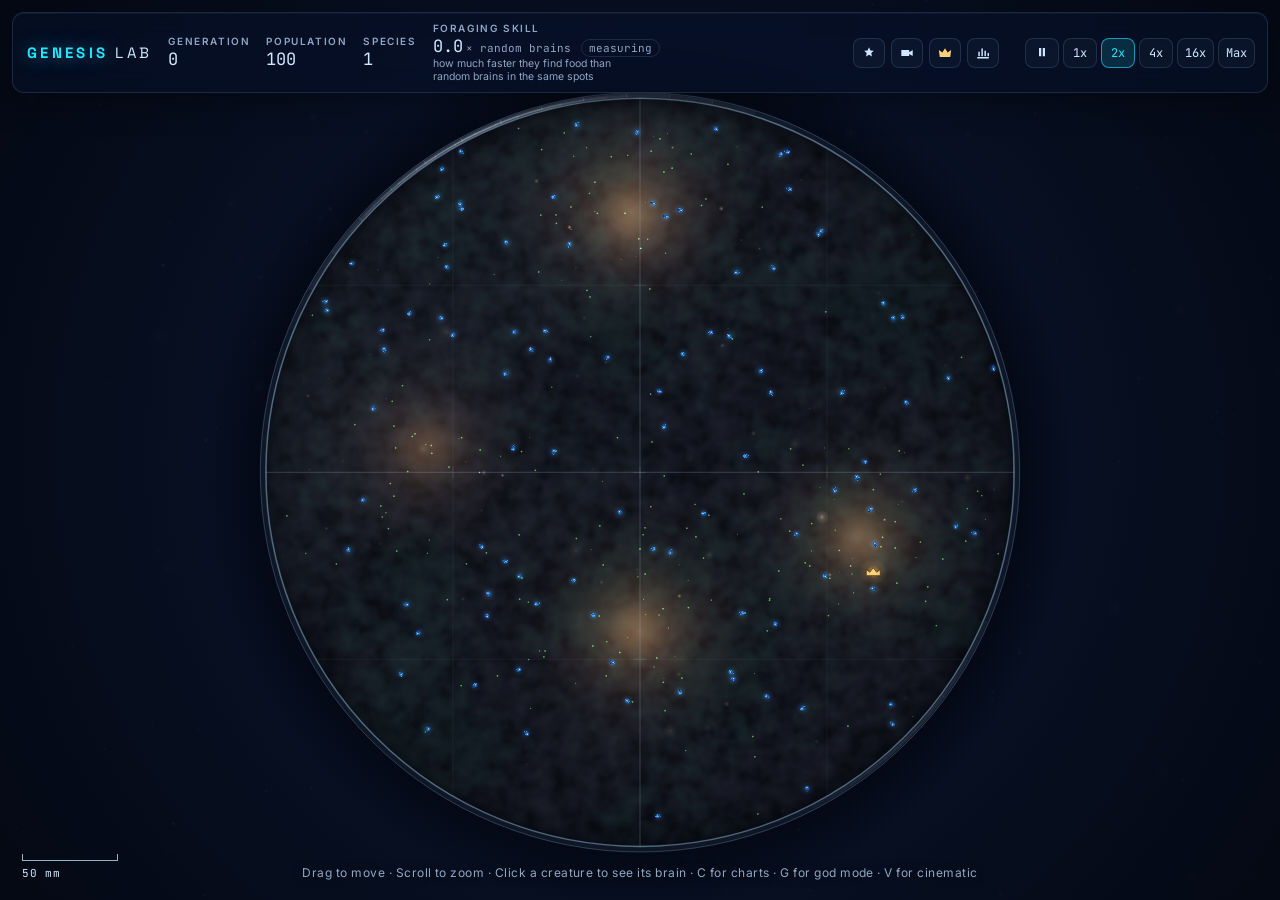
==== commit 2608dc7e: "Session 3 feedback: top bar fits laptop screens The top bar now measures itself and steps down until" ====
--- a/index.html
+++ b/index.html
@@ -31,16 +31,16 @@
       </div>
     </div>
     <div class="tools" role="group" aria-label="Panels">
-      <button id="btn-lab" class="tool" aria-expanded="false" title="God mode and the Hall of Fame: change the world, or bring back saved creatures. Key G">
+      <button id="btn-lab" class="tool" aria-label="Lab: god mode and Hall of Fame" aria-expanded="false" title="God mode and the Hall of Fame: change the world, or bring back saved creatures. Key G">
         <svg viewBox="0 0 16 16" aria-hidden="true"><path d="M8 1.5l1.6 3.6 3.9.4-2.9 2.6.8 3.9L8 10l-3.4 2 .8-3.9L2.5 5.5l3.9-.4z"/></svg><span>Lab</span><kbd>G</kbd>
       </button>
-      <button id="btn-cinema" class="tool" aria-pressed="false" title="Cinematic camera: cruises between hunts, births and crowds by itself. Key V">
+      <button id="btn-cinema" class="tool" aria-label="Cinematic camera" aria-pressed="false" title="Cinematic camera: cruises between hunts, births and crowds by itself. Key V">
         <svg viewBox="0 0 16 16" aria-hidden="true"><path d="M1.5 4.5h9v7h-9zM10.5 7l4-2.5v7l-4-2.5z"/></svg><span>Cinematic</span><kbd>V</kbd>
       </button>
-      <button id="btn-champion" class="tool" title="Fly to the champion: the living bug with the best score (babies x 3 + minutes alive). Key F">
+      <button id="btn-champion" class="tool" aria-label="Fly to the champion" title="Fly to the champion: the living bug with the best score (babies x 3 + minutes alive). Key F">
         <svg viewBox="0 0 16 16" aria-hidden="true"><path d="M2 12.5h12l1-8-4 3-3-5-3 5-4-3z"/></svg><span>Champion</span><kbd>F</kbd>
       </button>
-      <button id="btn-charts" class="tool" aria-expanded="false" title="Charts and the lab log. Key C">
+      <button id="btn-charts" class="tool" aria-label="Charts and lab log" aria-expanded="false" title="Charts and the lab log. Key C">
         <svg viewBox="0 0 16 16" aria-hidden="true"><path d="M2 13.5h12M3.5 11V7M7 11V3.5M10.5 11V6M14 11V8.5" fill="none" stroke="currentColor" stroke-width="1.7" stroke-linecap="round"/></svg><span>Charts &amp; log</span><kbd>C</kbd>
       </button>
     </div>
--- a/css/main.css
+++ b/css/main.css
@@ -98,8 +98,9 @@
   color: var(--text);
 }
 .value small { font-size: 11px; color: var(--text-dim); margin-left: 3px; }
-.stat.skill { flex-direction: row; flex-wrap: wrap; align-items: baseline; column-gap: 10px; min-width: 150px; }
-.stat.skill .label { flex-basis: 100%; }
+.stat.skill { display: grid; grid-template-columns: auto 1fr; justify-content: start; align-items: baseline; column-gap: 10px; min-width: 150px; }
+.stat.skill .label, .stat.skill .hint { grid-column: 1 / -1; justify-self: start; }
+.stat.skill .trend { justify-self: start; }
 .trend {
   font-family: var(--font-num);
   font-size: 11px;
@@ -113,7 +114,6 @@
 .trend.down { color: var(--amber); border-color: rgba(255, 176, 32, 0.35); background: rgba(255, 176, 32, 0.08); }
 /* A short plain-English line under the foraging skill, so a stranger knows what the number means. */
 .stat.skill .hint {
-  flex-basis: 100%;
   font-size: 10.5px;
   line-height: 1.2;
   color: var(--text-dim);
@@ -468,10 +468,24 @@
 body.ready > #flash { opacity: 0; transition: opacity 0.5s ease; }
 body.ready > #flash.on { opacity: 0.3; transition: none; }
 
-@media (max-width: 1240px) {
-  .tool span { display: none; }
-  .stat.skill .hint { display: none; }
-}
+/* The top bar fits any width: the interface measures it and steps down through these levels
+   until nothing sticks out (hud.js fitTopbar). Every button keeps its name as a tooltip. */
+@media (min-width: 861px) {
+  /* Nothing in the bar squeezes: if it can't fit, it sticks out, and the next level takes over. */
+  #topbar > *, #topbar .stat, #topbar .tool, #topbar .speed { flex-shrink: 0; }
+}
+#topbar.fit-1 .tools kbd { display: none; }
+#topbar.fit-2 .tool span { display: none; }
+#topbar.fit-2 .tool { padding: 0 8px; }
+#topbar.fit-3 { gap: 16px; padding-left: 14px; }
+#topbar.fit-3 .brand { letter-spacing: 0.22em; }
+#topbar.fit-3 .stats { gap: 16px; }
+#topbar.fit-3 .stat { min-width: 0; }
+#topbar.fit-3 .stat.skill .hint { white-space: normal; max-width: 205px; }
+#topbar.fit-3 .speed { min-width: 34px; padding: 0 7px; }
+#topbar.fit-4 .stat.skill .hint { display: none; }
+#topbar.fit-5 { flex-wrap: wrap; row-gap: 8px; }
+#topbar.fit-5 .speeds { margin-left: auto; }
 @media (max-width: 1080px) {
   .log-col { width: 260px; flex-basis: 260px; }
 }
@@ -494,7 +508,7 @@
   /* Phones: generation and population side by side, foraging skill on its own row below. */
   .stats { flex-wrap: wrap; row-gap: 6px; }
   .stat { flex: 0 0 auto; }
-  .stat.skill { flex-basis: 100%; }
+  .stat.skill { flex-basis: 100%; }  /* own row on phones */
   .stat.skill .hint { white-space: normal; }
   .speed { flex: 1; min-width: 0; padding: 0 4px; }
 }
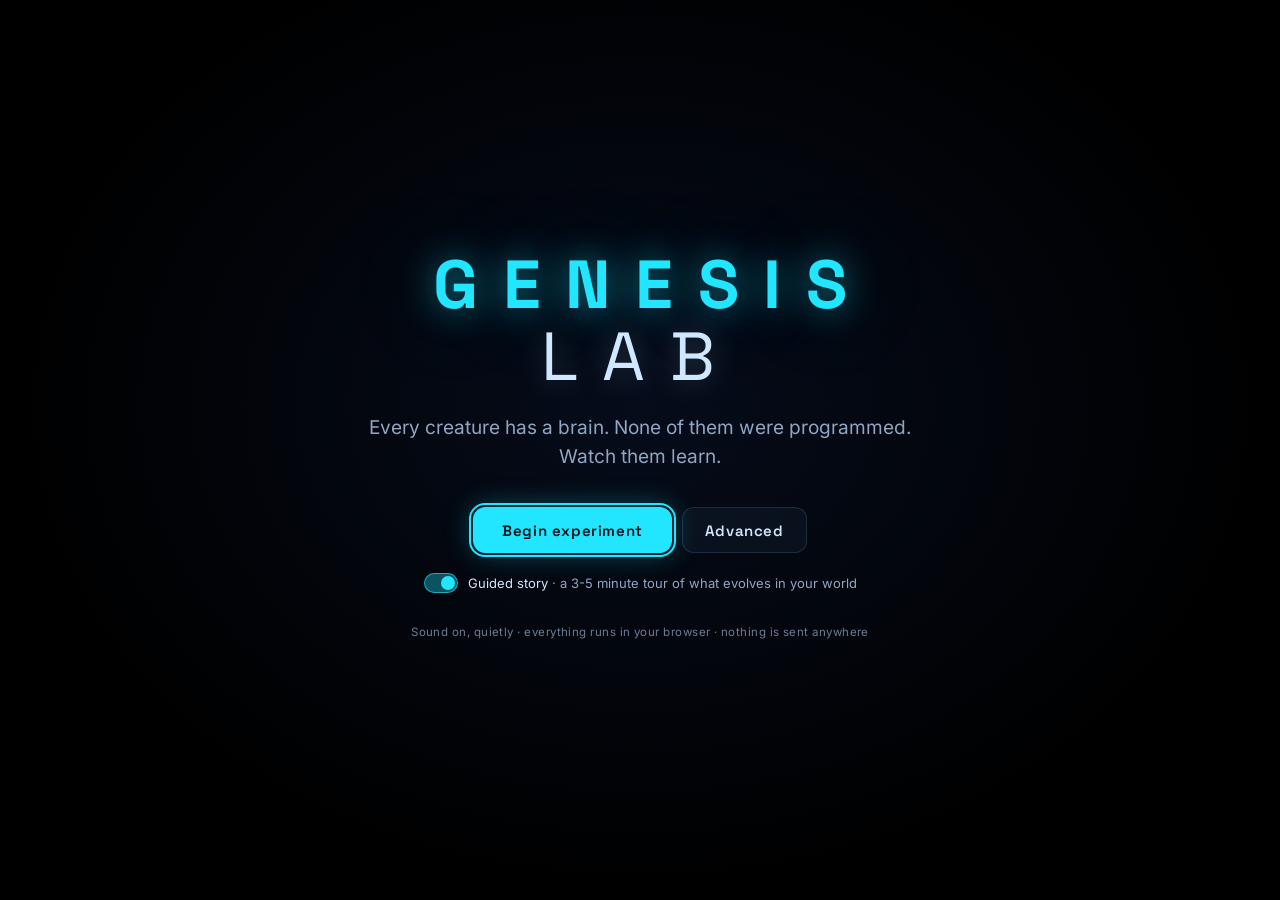
==== commit a302e138: "Session 4: polish and launch - Intro screen (Begin experiment, Advanced seed and world settings) and" ====
--- a/index.html
+++ b/index.html
@@ -6,6 +6,16 @@
   <title>Genesis Lab</title>
   <meta name="description" content="Every creature has a brain. None of them were programmed. Watch them learn.">
   <meta name="theme-color" content="#050B18">
+  <meta property="og:title" content="Genesis Lab">
+  <meta property="og:description" content="A living ecosystem where creatures with neural-network brains evolve by themselves, in your browser.">
+  <meta property="og:type" content="website">
+  <meta property="og:url" content="https://fortezzo.github.io/genesis-lab/">
+  <meta property="og:image" content="https://fortezzo.github.io/genesis-lab/assets/social-preview.png">
+  <meta property="og:image:width" content="1280">
+  <meta property="og:image:height" content="640">
+  <meta name="twitter:card" content="summary_large_image">
+  <meta name="twitter:image" content="https://fortezzo.github.io/genesis-lab/assets/social-preview.png">
+  <link rel="icon" href="data:image/svg+xml,%3Csvg xmlns='http://www.w3.org/2000/svg' viewBox='0 0 32 32'%3E%3Crect width='32' height='32' rx='7' fill='%23050B18'/%3E%3Cellipse cx='16' cy='17' rx='6' ry='8' fill='%2322E5FF'/%3E%3Ccircle cx='16' cy='8' r='3.2' fill='%234A9DFF'/%3E%3C/svg%3E">
   <link rel="stylesheet" href="css/main.css">
 </head>
 <body>
@@ -15,16 +25,16 @@
     <div class="brand">GENESIS <span>LAB</span></div>
     <div class="stats">
       <div class="stat" title="The highest generation any family line has reached so far">
-        <span class="label">Generation</span><span class="value" id="stat-gen">0</span>
+        <span class="label" data-short="Gen">Generation</span><span class="value" id="stat-gen">0</span>
       </div>
       <div class="stat" title="Creatures alive right now">
-        <span class="label">Population</span><span class="value" id="stat-pop">0</span>
+        <span class="label" data-short="Pop">Population</span><span class="value" id="stat-pop">0</span>
       </div>
       <div class="stat" title="Species alive right now. A family line that drifts far enough from its founder's DNA becomes a new species; a baby born with the other diet always does.">
-        <span class="label">Species</span><span class="value"><span id="stat-species">1</span><small id="stat-meat" class="meat-count" title="Meat-eaters alive right now"></small></span>
+        <span class="label" data-short="Species">Species</span><span class="value"><span id="stat-species">1</span><small id="stat-meat" class="meat-count" title="Meat-eaters alive right now"></small></span>
       </div>
       <div class="stat skill" title="How many times faster a hungry bug here finds food than a bug with a random brain would, in the same spot at the same moment (over the last simulated minute). The random brains are invisible ghost bugs that copy real bugs' bodies and places but think with fresh random brains, and only pretend to eat.">
-        <span class="label">Foraging skill</span>
+        <span class="label" data-short="Skill">Foraging skill</span>
         <span class="value"><span id="stat-skill">0.0</span><small>&times; random brains</small></span>
         <span class="trend" id="stat-trend">measuring</span>
         <span class="hint" id="stat-hint">how much faster they find food than random brains in the same spots</span>
@@ -42,6 +52,13 @@
       </button>
       <button id="btn-charts" class="tool" aria-label="Charts and lab log" aria-expanded="false" title="Charts and the lab log. Key C">
         <svg viewBox="0 0 16 16" aria-hidden="true"><path d="M2 13.5h12M3.5 11V7M7 11V3.5M10.5 11V6M14 11V8.5" fill="none" stroke="currentColor" stroke-width="1.7" stroke-linecap="round"/></svg><span>Charts &amp; log</span><kbd>C</kbd>
+      </button>
+      <button id="btn-settings" class="tool icon-only" aria-label="Settings" title="Settings: sound, quality, reduced motion, the guided story, save and load, new world">
+        <svg viewBox="0 0 16 16" aria-hidden="true"><path d="M6.9 1.5h2.2l.4 1.9 1.3.6 1.7-1 1.5 1.5-1 1.7.6 1.3 1.9.4v2.2l-1.9.4-.6 1.3 1 1.7-1.5 1.5-1.7-1-1.3.6-.4 1.9H6.9l-.4-1.9-1.3-.6-1.7 1-1.5-1.5 1-1.7-.6-1.3-1.9-.4V6.9l1.9-.4.6-1.3-1-1.7 1.5-1.5 1.7 1 1.3-.6zM8 5.6a2.4 2.4 0 1 0 0 4.8 2.4 2.4 0 0 0 0-4.8z" fill-rule="evenodd"/></svg>
+      </button>
+      <button id="btn-sound" class="tool icon-only" aria-label="Mute" aria-pressed="false" title="Mute the sound (key M)">
+        <svg class="snd-on" viewBox="0 0 16 16" aria-hidden="true"><path d="M2 6h2.6L8 3v10L4.6 10H2z"/><path d="M10.4 5.4a3.6 3.6 0 0 1 0 5.2M12.2 3.8a6 6 0 0 1 0 8.4" fill="none" stroke="currentColor" stroke-width="1.4" stroke-linecap="round"/></svg>
+        <svg class="snd-off" viewBox="0 0 16 16" aria-hidden="true"><path d="M2 6h2.6L8 3v10L4.6 10H2z"/><path d="M10.5 6l4 4m0-4l-4 4" fill="none" stroke="currentColor" stroke-width="1.4" stroke-linecap="round"/></svg>
       </button>
     </div>
     <div class="speeds" id="speeds" role="group" aria-label="Simulation speed"></div>
@@ -140,6 +157,7 @@
       <div class="tabs" role="tablist">
         <button id="tab-god" class="tab active" role="tab" aria-selected="true">God mode</button>
         <button id="tab-hof" class="tab" role="tab" aria-selected="false">Hall of Fame <span id="hof-count" class="tab-count"></span></button>
+        <button id="tab-settings" class="tab" role="tab" aria-selected="false">Settings</button>
       </div>
       <button id="lab-close" class="icon-btn" aria-label="Close (G)" title="Close (G)">&times;</button>
     </div>
@@ -157,9 +175,44 @@
       </div>
       <div id="hof-msg" class="hof-msg"></div>
     </div>
+    <div id="settings" class="lab-body hidden"></div>
   </aside>
 
   <div id="caption" class="caption hidden" aria-live="polite"></div>
+
+  <!-- Guided story: a big caption for each chapter, a fast-forward note between them, and Skip. -->
+  <div id="story" class="story hidden" aria-live="polite">
+    <div class="story-card">
+      <div id="story-kicker" class="story-kicker"></div>
+      <div id="story-title" class="story-title"></div>
+      <div id="story-sub" class="story-sub"></div>
+    </div>
+  </div>
+  <div id="story-ff" class="story-ff hidden" aria-hidden="true"></div>
+  <button id="story-skip" class="story-skip">Skip story</button>
+
+  <!-- Phones: one bottom sheet at a time. -->
+  <nav id="tabbar" class="panel" aria-label="Panels">
+    <button data-tab="inspector" aria-pressed="false"><svg viewBox="0 0 16 16" aria-hidden="true"><circle cx="8" cy="8" r="5.2" fill="none" stroke="currentColor" stroke-width="1.5"/><circle cx="8" cy="8" r="1.8"/></svg><span>Inspector</span></button>
+    <button data-tab="charts" aria-pressed="false"><svg viewBox="0 0 16 16" aria-hidden="true"><path d="M2 13.5h12M3.5 11V7M7 11V3.5M10.5 11V6M14 11V8.5" fill="none" stroke="currentColor" stroke-width="1.7" stroke-linecap="round"/></svg><span>Charts</span></button>
+    <button data-tab="log" aria-pressed="false"><svg viewBox="0 0 16 16" aria-hidden="true"><path d="M3 4h10M3 8h10M3 12h6" fill="none" stroke="currentColor" stroke-width="1.6" stroke-linecap="round"/></svg><span>Log</span></button>
+    <button data-tab="world" aria-pressed="false"><svg viewBox="0 0 16 16" aria-hidden="true"><path d="M8 1.5l1.6 3.6 3.9.4-2.9 2.6.8 3.9L8 10l-3.4 2 .8-3.9L2.5 5.5l3.9-.4z"/></svg><span>World</span></button>
+  </nav>
+
+  <!-- The intro: a black screen, the title, the tagline, Begin. -->
+  <div id="intro" class="intro" role="dialog" aria-labelledby="intro-title">
+    <div class="intro-inner">
+      <h1 id="intro-title" class="intro-title">GENESIS <span>LAB</span></h1>
+      <p class="intro-tag">Every creature has a brain. None of them were programmed. Watch them learn.</p>
+      <div class="intro-actions">
+        <button id="intro-begin" class="intro-btn primary">Begin experiment</button>
+        <button id="intro-adv" class="intro-btn" aria-expanded="false" aria-controls="intro-advanced">Advanced</button>
+      </div>
+      <label class="intro-story"><input type="checkbox" id="intro-story" class="switch"><span>Guided story <em>· a 3-5 minute tour of what evolves in your world</em></span></label>
+      <div id="intro-advanced" class="intro-adv hidden"><div id="intro-form"></div></div>
+      <p class="intro-foot">Sound on, quietly · everything runs in your browser · nothing is sent anywhere</p>
+    </div>
+  </div>
   <div id="toast" class="panel toast hidden" aria-live="polite"></div>
   <div id="flash"></div>
 
@@ -178,7 +231,7 @@
   </div>
 
   <div id="scalebar" aria-hidden="true"><div id="scale-line"></div><span id="scale-label">10 mm</span></div>
-  <div id="hint">Drag to move &middot; Scroll to zoom &middot; Click a creature to see its brain &middot; C for charts &middot; G for god mode &middot; V for cinematic</div>
+  <div id="hint" class="gone" aria-live="polite"></div>
   <pre id="debug" class="hidden"></pre>
 
   <!-- Classic scripts in order, all under one global namespace: GL. -->
@@ -198,11 +251,14 @@
   <script src="js/sim/food.js"></script>
   <script src="js/sim/creature.js"></script>
   <script src="js/sim/world.js"></script>
+  <script src="js/sim/save.js"></script>
   <script src="js/render/sprites.js"></script>
   <script src="js/render/camera.js"></script>
   <script src="js/render/background.js"></script>
   <script src="js/render/effects.js"></script>
   <script src="js/render/renderer.js"></script>
+  <script src="js/ui/settings.js"></script>
+  <script src="js/audio/sound.js"></script>
   <script src="js/ui/hud.js"></script>
   <script src="js/ui/brainView.js"></script>
   <script src="js/ui/inspector.js"></script>
@@ -212,6 +268,9 @@
   <script src="js/ui/godMode.js"></script>
   <script src="js/ui/hallOfFame.js"></script>
   <script src="js/ui/cinematic.js"></script>
+  <script src="js/ui/storyMode.js"></script>
+  <script src="js/ui/intro.js"></script>
+  <script src="js/ui/phoneTabs.js"></script>
   <script src="js/ui/controls.js"></script>
   <script src="js/main.js"></script>
 </body>
--- a/css/main.css
+++ b/css/main.css
@@ -470,7 +470,7 @@
 
 /* The top bar fits any width: the interface measures it and steps down through these levels
    until nothing sticks out (hud.js fitTopbar). Every button keeps its name as a tooltip. */
-@media (min-width: 861px) {
+@media (min-width: 761px) {
   /* Nothing in the bar squeezes: if it can't fit, it sticks out, and the next level takes over. */
   #topbar > *, #topbar .stat, #topbar .tool, #topbar .speed { flex-shrink: 0; }
 }
@@ -490,27 +490,9 @@
   .log-col { width: 260px; flex-basis: 260px; }
 }
 
-/* --------------------------------------------- narrow screens (basic fit) */
+/* --------------------------------------------- narrow screens: see the phone layout at the end */
 @media (max-width: 860px) {
-  #topbar { gap: 14px; padding: 8px 8px 8px 12px; flex-wrap: wrap; row-gap: 8px; }
-  .brand { font-size: 13px; }
-  .stats { gap: 14px; }
-  .stat { min-width: 0; }
-  .stat.skill { min-width: 0; }
-  .value { font-size: 15px; }
-  #hint { display: none; }
   #selection { flex-wrap: wrap; max-width: calc(100vw - 24px); }
-}
-@media (max-width: 520px) {
-  .stats { gap: 18px; }
-  .label { font-size: 9px; letter-spacing: 0.1em; }
-  .speeds { margin-left: 0; width: 100%; justify-content: space-between; }
-  /* Phones: generation and population side by side, foraging skill on its own row below. */
-  .stats { flex-wrap: wrap; row-gap: 6px; }
-  .stat { flex: 0 0 auto; }
-  .stat.skill { flex-basis: 100%; }  /* own row on phones */
-  .stat.skill .hint { white-space: normal; }
-  .speed { flex: 1; min-width: 0; padding: 0 4px; }
 }
 /* Narrow screens: panels become bottom sheets (the full phone layout arrives in Session 4). */
 @media (max-width: 760px) {
@@ -552,13 +534,14 @@
 #lab {
   position: fixed;
   top: calc(var(--top-h) + 8px); left: 12px; bottom: 12px;
-  width: 300px;
+  width: 336px;
   display: flex; flex-direction: column; overflow: hidden;
   transition: transform 0.22s cubic-bezier(.2,.8,.2,1), opacity 0.22s;
 }
 #lab.hidden { transform: translateX(-24px); opacity: 0; pointer-events: none; }
 body.drawer-open #lab { bottom: calc(var(--drawer-h) + 24px); }
-body.lab-open .toast, body.lab-open #scalebar { left: 334px; }
+body.lab-open .toast, body.lab-open #scalebar { left: 370px; }
+.lab-head .tab { letter-spacing: 0.1em; padding: 0 8px; white-space: nowrap; }
 .lab-head { display: flex; align-items: center; justify-content: space-between; gap: 8px; padding: 10px 10px 8px 12px; border-bottom: 1px solid var(--line); }
 .lab-body { flex: 1; min-height: 0; overflow-y: auto; padding: 10px 12px 14px; scrollbar-width: thin; scrollbar-color: rgba(140,200,255,0.2) transparent; }
 .lab-body.hidden { display: none; }
@@ -650,3 +633,240 @@
   #lab.hidden { transform: translateY(24px); }
   body.drawer-open #lab { bottom: 8px; }
 }
+
+/* ============================================================ Session 4 */
+
+/* --------------------------------------------------------------- intro screen */
+#intro {
+  position: fixed; inset: 0; z-index: 50;
+  display: flex; align-items: center; justify-content: center;
+  padding: 24px 16px;
+  background: radial-gradient(ellipse at 50% 45%, rgba(10, 22, 48, 0.55), #000 70%), #000;
+  opacity: 1 !important; transition: opacity 1.2s ease !important;
+  overflow-y: auto;
+}
+#intro.leaving { opacity: 0 !important; pointer-events: none; }
+#intro.gone { display: none; }
+.intro-inner { width: min(640px, 100%); text-align: center; margin: auto; }
+.intro-title {
+  margin: 0; font: 700 clamp(34px, 8vw, 68px)/1.05 var(--font-head); letter-spacing: 0.36em; text-indent: 0.36em;
+  color: var(--cyan); text-shadow: 0 0 34px rgba(34, 229, 255, 0.55), 0 0 90px rgba(34, 229, 255, 0.25);
+  opacity: 0; transform: translateY(6px); transition: opacity 1.6s ease 0.3s, transform 1.6s ease 0.3s;
+}
+.intro-title span { font-weight: 400; color: var(--text); text-shadow: 0 0 30px rgba(207, 232, 255, 0.25); }
+.intro-tag {
+  margin: 22px auto 0; max-width: 30em; font-size: clamp(15px, 2.4vw, 19px); line-height: 1.5; color: var(--text-dim);
+  opacity: 0; transition: opacity 1.4s ease 1.5s;
+}
+.intro-actions { display: flex; gap: 10px; justify-content: center; flex-wrap: wrap; margin-top: 36px; opacity: 0; transition: opacity 1s ease 2.4s; }
+.intro-story, .intro-foot { opacity: 0; transition: opacity 1s ease 2.7s; }
+#intro.show .intro-title { opacity: 1; transform: none; }
+#intro.show .intro-tag, #intro.show .intro-actions, #intro.show .intro-story, #intro.show .intro-foot { opacity: 1; }
+.intro-btn {
+  font: 600 15px var(--font-head); letter-spacing: 0.04em; height: 46px; padding: 0 22px; border-radius: 12px; cursor: pointer;
+  color: var(--text); background: rgba(140, 200, 255, 0.05); border: 1px solid var(--line);
+  transition: background 0.2s, border-color 0.2s, box-shadow 0.2s;
+}
+.intro-btn:hover { border-color: rgba(34, 229, 255, 0.45); }
+.intro-btn:focus-visible { outline: 2px solid var(--cyan); outline-offset: 2px; }
+.intro-btn.primary { color: #021018; background: var(--cyan); border-color: var(--cyan); box-shadow: 0 0 28px rgba(34, 229, 255, 0.35); padding: 0 28px; }
+.intro-btn.primary:hover { box-shadow: 0 0 40px rgba(34, 229, 255, 0.55); background: #5CEEFF; }
+.intro-story { display: inline-flex; align-items: center; gap: 10px; margin-top: 20px; font-size: 13px; color: var(--text); cursor: pointer; text-align: left; }
+.intro-story em { font-style: normal; color: var(--text-dim); }
+.intro-adv { margin: 18px auto 0; max-width: 430px; padding: 14px 16px 6px; text-align: left; border: 1px solid var(--line); border-radius: 12px; background: rgba(7, 16, 36, 0.6); }
+.intro-adv.hidden { display: none; }
+.intro-foot { margin-top: 28px; font-size: 11.5px; letter-spacing: 0.04em; color: rgba(143, 166, 196, 0.75); }
+body.waiting #topbar, body.waiting #scalebar { visibility: hidden; }
+
+/* --------------------------------------------------------------- quick tips */
+#hint { display: flex; gap: 8px; white-space: nowrap; letter-spacing: 0.02em; }
+.tip-pill {
+  padding: 6px 12px; border-radius: 999px; font-size: 12.5px; color: var(--text);
+  background: rgba(5, 11, 24, 0.7); border: 1px solid rgba(34, 229, 255, 0.25);
+  opacity: 0; transform: translateY(6px); transition: opacity 0.6s ease, transform 0.6s ease;
+  transition-delay: calc(var(--i) * 0.35s);
+}
+#hint.on .tip-pill { opacity: 1; transform: none; }
+
+/* --------------------------------------------------------------- top bar extras */
+.tool.icon-only { padding: 0 8px; }
+.tool.icon-only svg { width: 15px; height: 15px; flex-basis: 15px; }
+#btn-sound .snd-off, #btn-sound.muted .snd-on { display: none; }
+#btn-sound.muted .snd-off { display: block; }
+#btn-sound.muted { color: var(--text-dim); }
+.speed.cycle { display: none; }
+
+/* --------------------------------------------------------------- settings tab */
+.set-sec { padding: 4px 0 12px; border-bottom: 1px solid rgba(140, 200, 255, 0.08); margin-bottom: 10px; }
+.set-sec:last-child { border-bottom: none; }
+.set-head { font: 600 10px var(--font-text); letter-spacing: 0.16em; text-transform: uppercase; color: var(--text-dim); margin-bottom: 8px; display: flex; gap: 8px; align-items: baseline; }
+.set-val { font: 400 10.5px var(--font-num); letter-spacing: 0; text-transform: none; color: var(--text-dim); }
+.set-row { display: grid; grid-template-columns: 104px 1fr auto; align-items: center; gap: 8px; min-height: 30px; font-size: 12px; margin-bottom: 4px; }
+.set-name { color: var(--text); white-space: nowrap; }
+.set-row output { font: 11px var(--font-num); color: var(--text); min-width: 64px; text-align: right; white-space: nowrap; }
+.set-row input[type=range] { width: 100%; min-width: 0; accent-color: var(--cyan); height: 22px; margin: 0; }
+.set-row input[type=text] {
+  grid-column: 2 / 4; height: 28px; padding: 0 9px; border-radius: 8px; min-width: 0;
+  font: 12px var(--font-num); color: var(--text); background: rgba(5, 11, 24, 0.6); border: 1px solid var(--line);
+  user-select: text; -webkit-user-select: text;
+}
+.set-row input[type=text]:focus { outline: none; border-color: rgba(34, 229, 255, 0.5); }
+.set-row .seg { grid-column: 2 / 4; }
+.set-row .chip-btn { justify-self: end; }
+.set-note { margin: 6px 0 0; font-size: 11px; line-height: 1.4; color: var(--text-dim); }
+.set-note.bad { color: #FF9AB0; }
+.set-btns { display: flex; gap: 6px; flex-wrap: wrap; margin-top: 8px; }
+.seg { display: inline-flex; border: 1px solid var(--line); border-radius: 8px; overflow: hidden; }
+.seg button {
+  font: 500 11.5px var(--font-text); height: 28px; padding: 0 8px; white-space: nowrap; cursor: pointer; flex: 1;
+  color: var(--text-dim); background: transparent; border: none; border-left: 1px solid var(--line);
+}
+.seg button:first-child { border-left: none; }
+.seg button:hover { color: var(--text); }
+.seg button.on { color: var(--cyan); background: rgba(34, 229, 255, 0.14); }
+.seg button:focus-visible { outline: 2px solid var(--cyan); outline-offset: -2px; }
+/* A switch made from a checkbox. */
+input.switch {
+  -webkit-appearance: none; appearance: none; width: 34px; height: 20px; margin: 0; border-radius: 999px; cursor: pointer; flex: 0 0 34px;
+  background: rgba(140, 200, 255, 0.15); border: 1px solid var(--line); position: relative; transition: background 0.2s;
+}
+input.switch::after { content: ""; position: absolute; top: 2px; left: 2px; width: 14px; height: 14px; border-radius: 50%; background: var(--text-dim); transition: transform 0.2s, background 0.2s; }
+input.switch:checked { background: rgba(34, 229, 255, 0.35); border-color: rgba(34, 229, 255, 0.6); }
+input.switch:checked::after { transform: translateX(14px); background: var(--cyan); }
+input.switch:focus-visible { outline: 2px solid var(--cyan); outline-offset: 2px; }
+.set-row input.switch { justify-self: start; }
+
+/* --------------------------------------------------------------- guided story */
+.story {
+  position: fixed; left: 50%; bottom: max(38px, 6vh); transform: translateX(-50%); z-index: 20;
+  width: min(820px, calc(100vw - 32px)); pointer-events: none; text-align: center;
+}
+.story.hidden { display: none; }
+.story-card {
+  display: inline-block; padding: 18px 28px 20px; border-radius: 16px;
+  background: linear-gradient(180deg, rgba(5, 11, 24, 0.55), rgba(5, 11, 24, 0.82));
+  border: 1px solid rgba(140, 200, 255, 0.14); box-shadow: 0 12px 48px rgba(0, 0, 0, 0.45);
+  -webkit-backdrop-filter: blur(8px); backdrop-filter: blur(8px);
+  opacity: 0; transform: translateY(14px); transition: opacity 0.7s ease, transform 0.7s ease;
+}
+.story.show .story-card { opacity: 1; transform: none; }
+.story-kicker { font: 600 11px var(--font-text); letter-spacing: 0.22em; text-transform: uppercase; color: var(--cyan); opacity: 0.9; }
+.story-title {
+  margin-top: 6px; font: 700 clamp(26px, 4.2vw, 44px)/1.12 var(--font-head); letter-spacing: 0.01em; color: #EAF6FF;
+  text-shadow: 0 2px 24px rgba(0, 0, 0, 0.8), 0 0 40px rgba(34, 229, 255, 0.18);
+}
+.story-sub { margin: 10px auto 0; max-width: 40em; font-size: clamp(14px, 1.7vw, 17.5px); line-height: 1.5; color: var(--text); text-shadow: 0 1px 10px rgba(0, 0, 0, 0.8); }
+.story-sub i { color: #BFF6FF; }
+.story-try { display: inline-block; margin-top: 8px; color: #FFD27A; }
+.story-try b { font-weight: 600; }
+.story-ff {
+  position: fixed; left: 50%; bottom: max(38px, 6vh); transform: translateX(-50%); z-index: 20;
+  padding: 7px 14px; border-radius: 999px; pointer-events: none; white-space: nowrap;
+  font: 12px var(--font-num); letter-spacing: 0.04em; color: var(--text);
+  background: rgba(5, 11, 24, 0.7); border: 1px solid rgba(34, 229, 255, 0.25);
+  animation: ffPulse 1.6s ease-in-out infinite;
+}
+.story-ff.hidden { display: none; }
+@keyframes ffPulse { 50% { border-color: rgba(34, 229, 255, 0.55); } }
+.story-skip {
+  position: fixed; right: 16px; top: calc(var(--top-h) + 12px); z-index: 21; display: none;
+  font: 600 12.5px var(--font-text); height: 34px; padding: 0 14px; border-radius: 10px; cursor: pointer;
+  color: var(--text); background: rgba(5, 11, 24, 0.75); border: 1px solid rgba(140, 200, 255, 0.3);
+}
+.story-skip:hover { border-color: rgba(34, 229, 255, 0.6); color: var(--cyan); }
+.story-skip:focus-visible { outline: 2px solid var(--cyan); outline-offset: 2px; }
+body.story-on .story-skip { display: block; }
+body.story-on #toast, body.story-on #caption, body.story-on #hint, body.story-on #selection { display: none; }
+
+/* --------------------------------------------------------------- phone tab bar */
+#tabbar { display: none; }
+
+/* --------------------------------------------------------------- reduced motion */
+body.reduce-motion *, body.reduce-motion *::before, body.reduce-motion *::after {
+  transition-duration: 0.01ms !important; transition-delay: 0s !important; animation: none !important;
+}
+body.reduce-motion .story-card { transform: none; }
+@media (prefers-reduced-motion: reduce) {
+  .intro-title, .intro-tag, .intro-actions, .intro-story, .intro-foot { transition-delay: 0s !important; transition-duration: 0.3s !important; transform: none !important; }
+}
+
+/* =================================================== phone layout (narrow screens) */
+@media (max-width: 760px) {
+  #topbar {
+    top: calc(env(safe-area-inset-top, 0px) + 6px); left: 6px; right: 6px;
+    flex-wrap: nowrap; gap: 10px; padding: 6px 6px 6px 10px; border-radius: 12px;
+  }
+  .brand { display: none; }
+  .stats { gap: 12px; flex-wrap: nowrap; row-gap: 0; min-width: 0; }
+  .stat { min-width: 0; flex: 0 0 auto; }
+  .stat .label { font-size: 0; letter-spacing: 0.1em; }
+  .stat .label::before { content: attr(data-short); font-size: 8.5px; }
+  .value { font-size: 14px; }
+  .value small { font-size: 9.5px; margin-left: 2px; }
+  .stat.skill { display: flex; flex-direction: column; min-width: 0; flex-basis: auto; }
+  .stat.skill .value small { display: none; }
+  .stat.skill .value::after { content: "\00d7"; font-size: 11px; color: var(--text-dim); margin-left: 1px; }
+  .stat.skill .trend, .stat.skill .hint { display: none !important; }
+  .tools { margin-left: auto; gap: 4px; }
+  #btn-lab, #btn-champion, #btn-charts, #btn-settings { display: none; }
+  .tool { height: 32px; padding: 0 8px; }
+  .tool span, .tools kbd { display: none; }
+  .tools + .speeds { margin-left: 4px; }
+  .speeds { margin-left: 0; width: auto; gap: 4px; }
+  .speed { display: none; flex: 0 0 auto; height: 32px; min-width: 38px; padding: 0 6px; }
+  .speed.pause, .speed.cycle { display: inline-block; }
+
+  #tabbar {
+    display: flex; position: fixed; z-index: 15;
+    left: 6px; right: 6px; bottom: calc(env(safe-area-inset-bottom, 0px) + 6px);
+    padding: 4px; gap: 4px; border-radius: 14px;
+  }
+  #tabbar button {
+    flex: 1; display: flex; flex-direction: column; align-items: center; justify-content: center; gap: 3px;
+    height: 46px; border-radius: 10px; cursor: pointer;
+    font: 600 10px var(--font-text); letter-spacing: 0.06em; color: var(--text-dim);
+    background: transparent; border: 1px solid transparent;
+  }
+  #tabbar button svg { width: 17px; height: 17px; fill: currentColor; }
+  #tabbar button.active { color: var(--cyan); background: rgba(34, 229, 255, 0.12); border-color: rgba(34, 229, 255, 0.35); }
+  #tabbar button:focus-visible { outline: 2px solid var(--cyan); outline-offset: -2px; }
+  body.story-on #tabbar, body.waiting #tabbar { visibility: hidden; }
+
+  /* One bottom sheet at a time, sitting on the tab bar. */
+  :root { --tabbar-h: calc(env(safe-area-inset-bottom, 0px) + 62px); }
+  #inspector, #drawer, #lab { left: 6px; right: 6px; width: auto; top: auto; bottom: var(--tabbar-h); border-radius: 14px; }
+  #inspector { max-height: 58vh; }
+  #drawer { height: 60vh; }
+  #lab { max-height: 64vh; height: 64vh; }
+  body.drawer-open #lab { bottom: var(--tabbar-h); }
+  body.inspecting #drawer { right: 6px; }
+  #lab-close, #drawer-close { display: none; }
+  .drawer-head { padding: 8px 10px 6px 12px; }
+  .drawer-note { display: none; }
+  body.sheet-log .drawer-head .tabs, body.sheet-log #charts, body.sheet-log #tree { display: none !important; }
+  body.sheet-log .log-col { flex: 1 1 auto; }
+  body.drawer-open:not(.sheet-log) .log-col { display: none; }
+  .charts { grid-template-columns: 1fr; grid-auto-rows: 132px; }
+  .chart.wide { grid-column: auto; }
+
+  #scalebar { left: 14px; bottom: calc(var(--tabbar-h) + 10px); }
+  body.lab-open #scalebar, body.drawer-open #scalebar, body.inspecting #scalebar { display: none; }
+  .toast { left: 10px; right: 10px; max-width: none; bottom: calc(var(--tabbar-h) + 8px); }
+  body.lab-open .toast, body.lab-open #scalebar { left: 10px; }
+  #hint { bottom: calc(var(--tabbar-h) + 12px); flex-wrap: wrap; justify-content: center; width: calc(100vw - 24px); white-space: normal; }
+  .tip-pill { font-size: 12px; }
+  #debug { bottom: calc(var(--tabbar-h) + 8px); }
+
+  .story { bottom: calc(env(safe-area-inset-bottom, 0px) + 18px); width: calc(100vw - 20px); }
+  .story-card { padding: 14px 16px 16px; }
+  .story-title { font-size: 25px; }
+  .story-sub { font-size: 14px; }
+  .story-ff { bottom: calc(env(safe-area-inset-bottom, 0px) + 18px); font-size: 11px; }
+  .story-skip { right: 8px; top: calc(var(--top-h) + 8px); height: 32px; font-size: 12px; }
+  .set-row { grid-template-columns: 96px 1fr auto; }
+  .intro-btn { height: 48px; }
+}
+@media (max-width: 380px) {
+  .stats { gap: 9px; }
+  .value { font-size: 13px; }
+}
